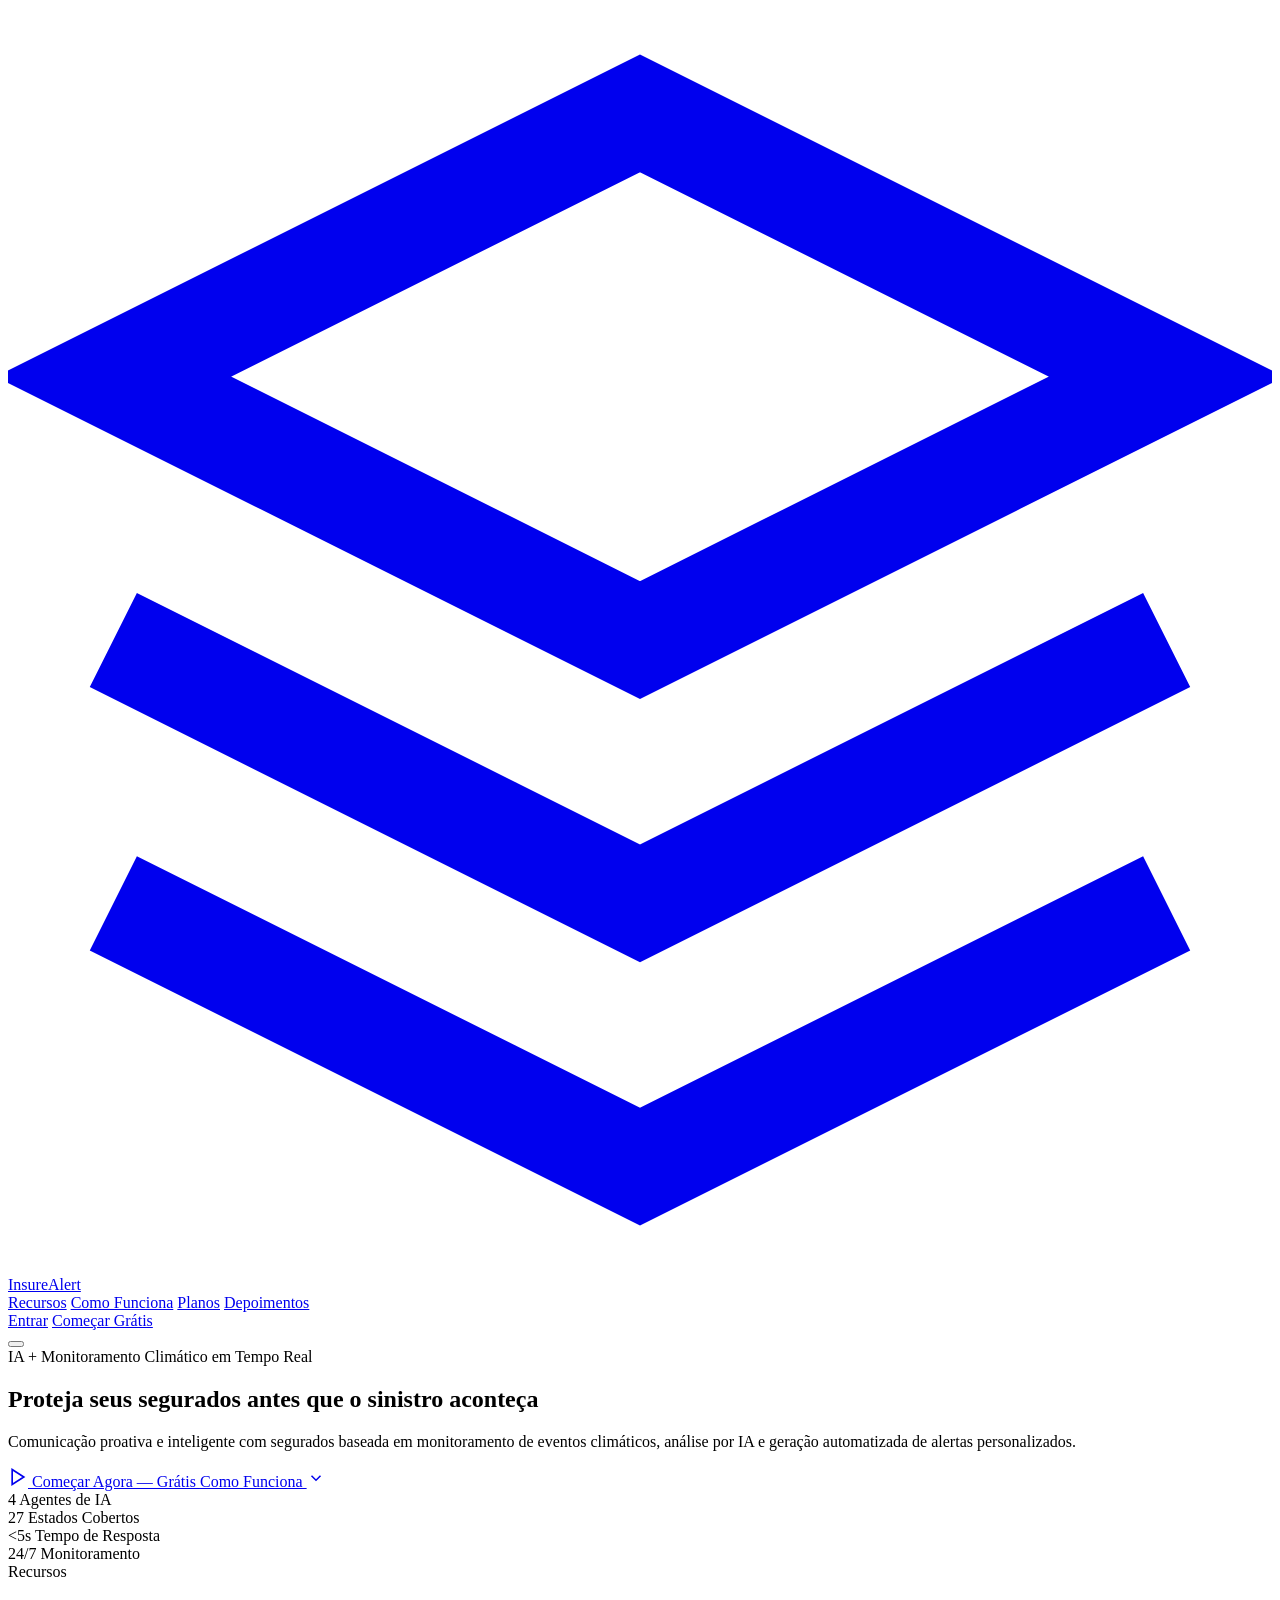
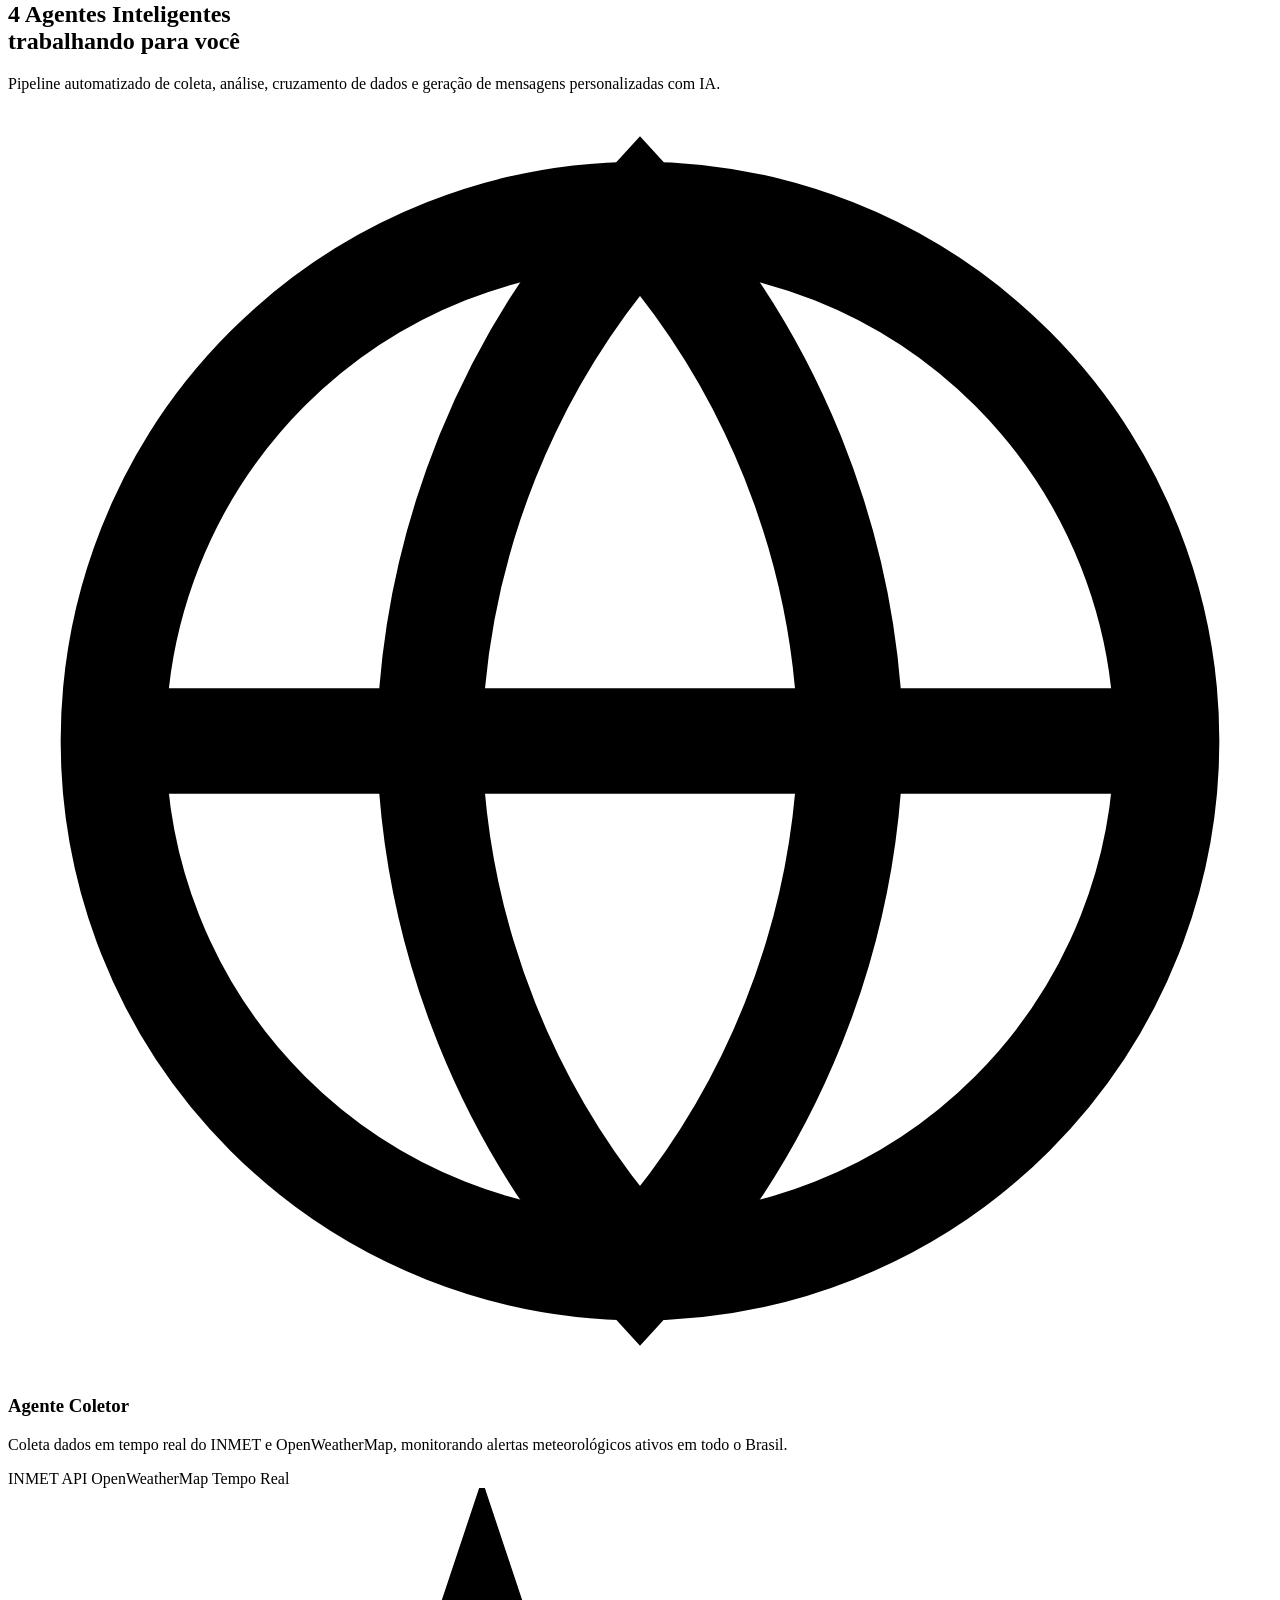
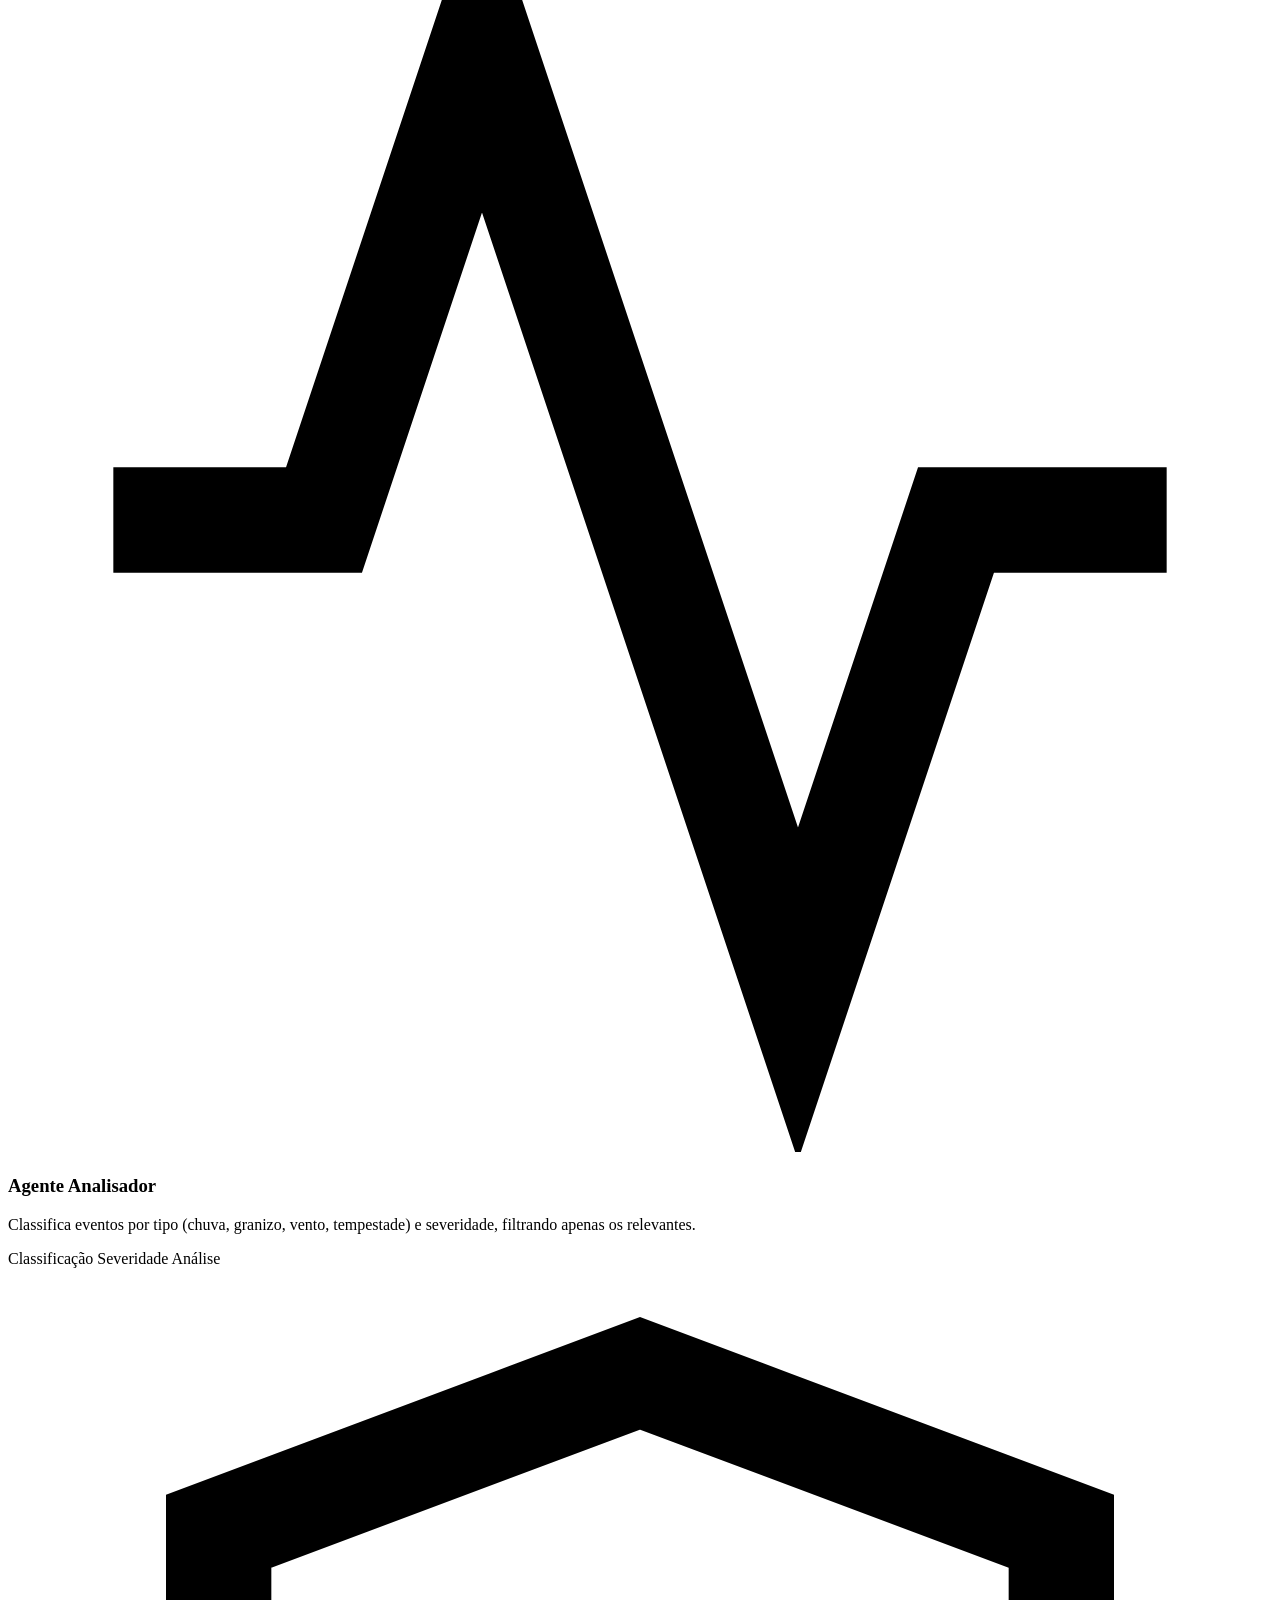
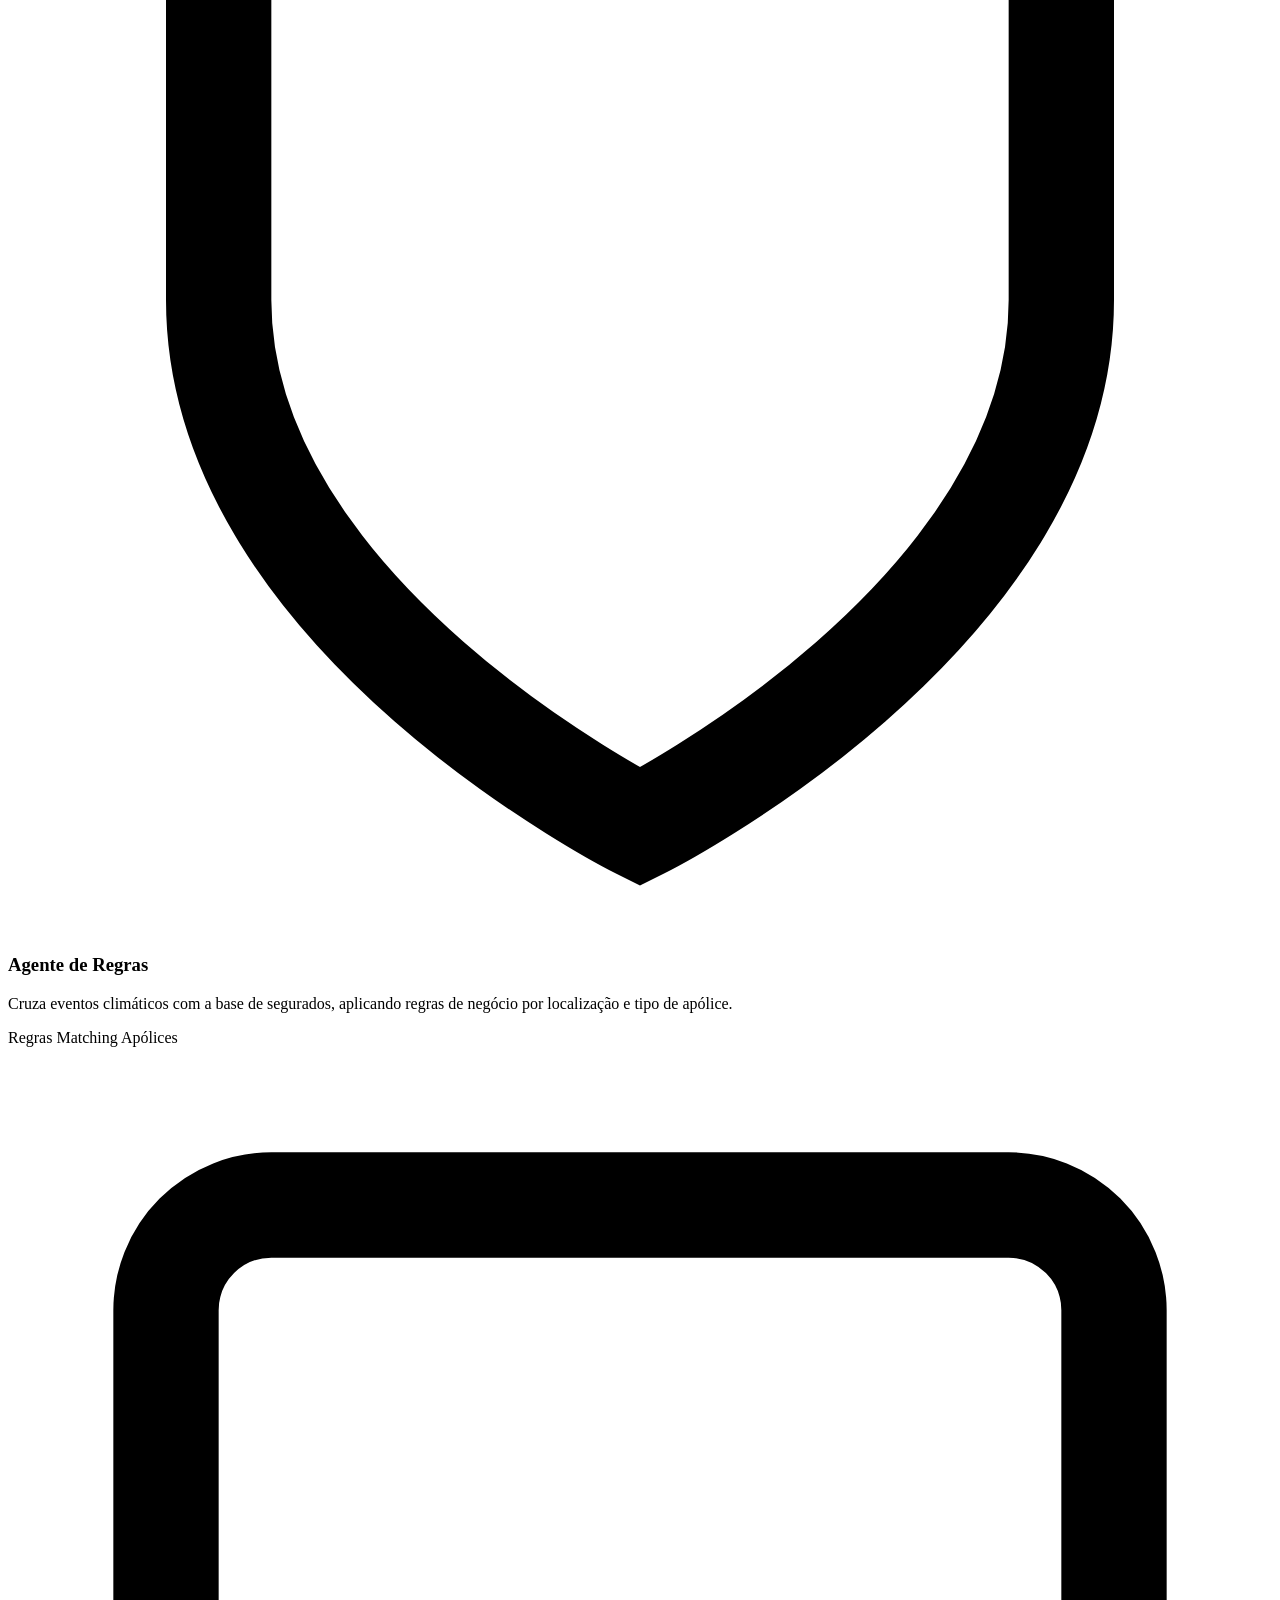
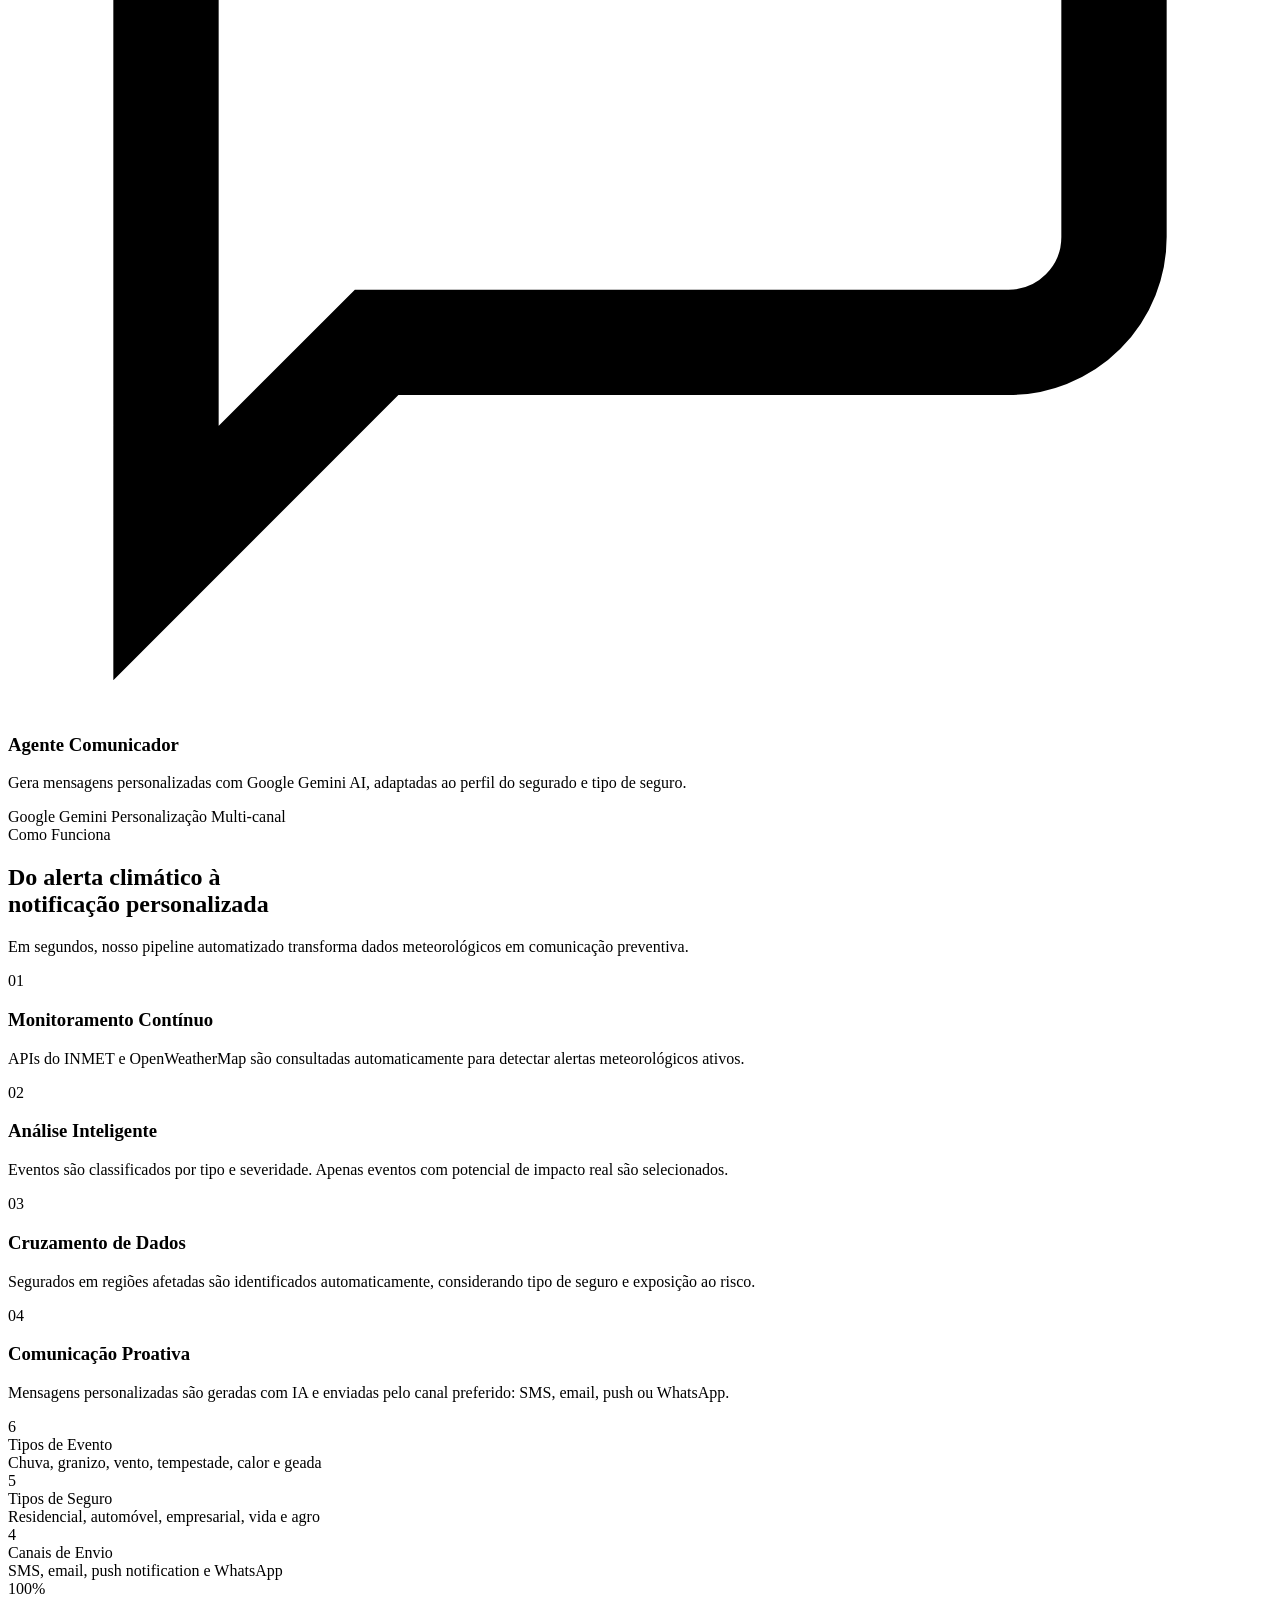
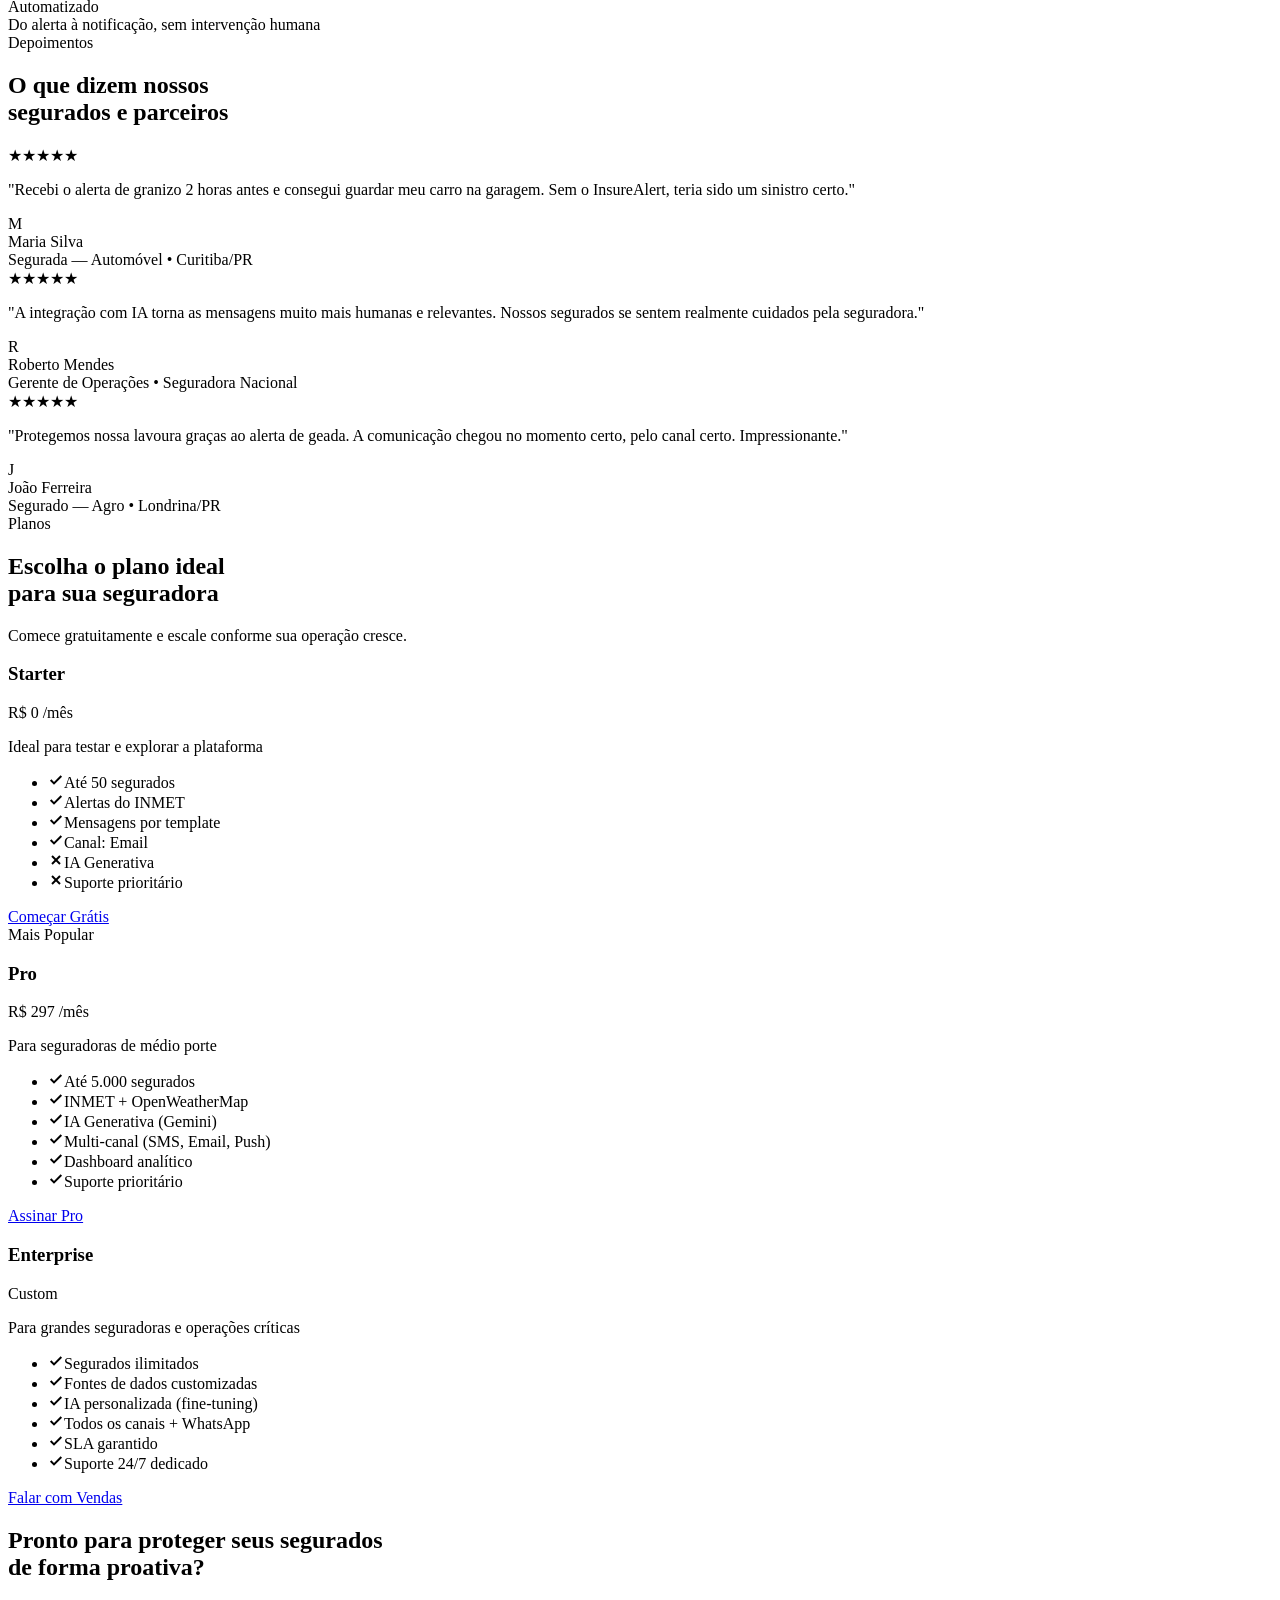
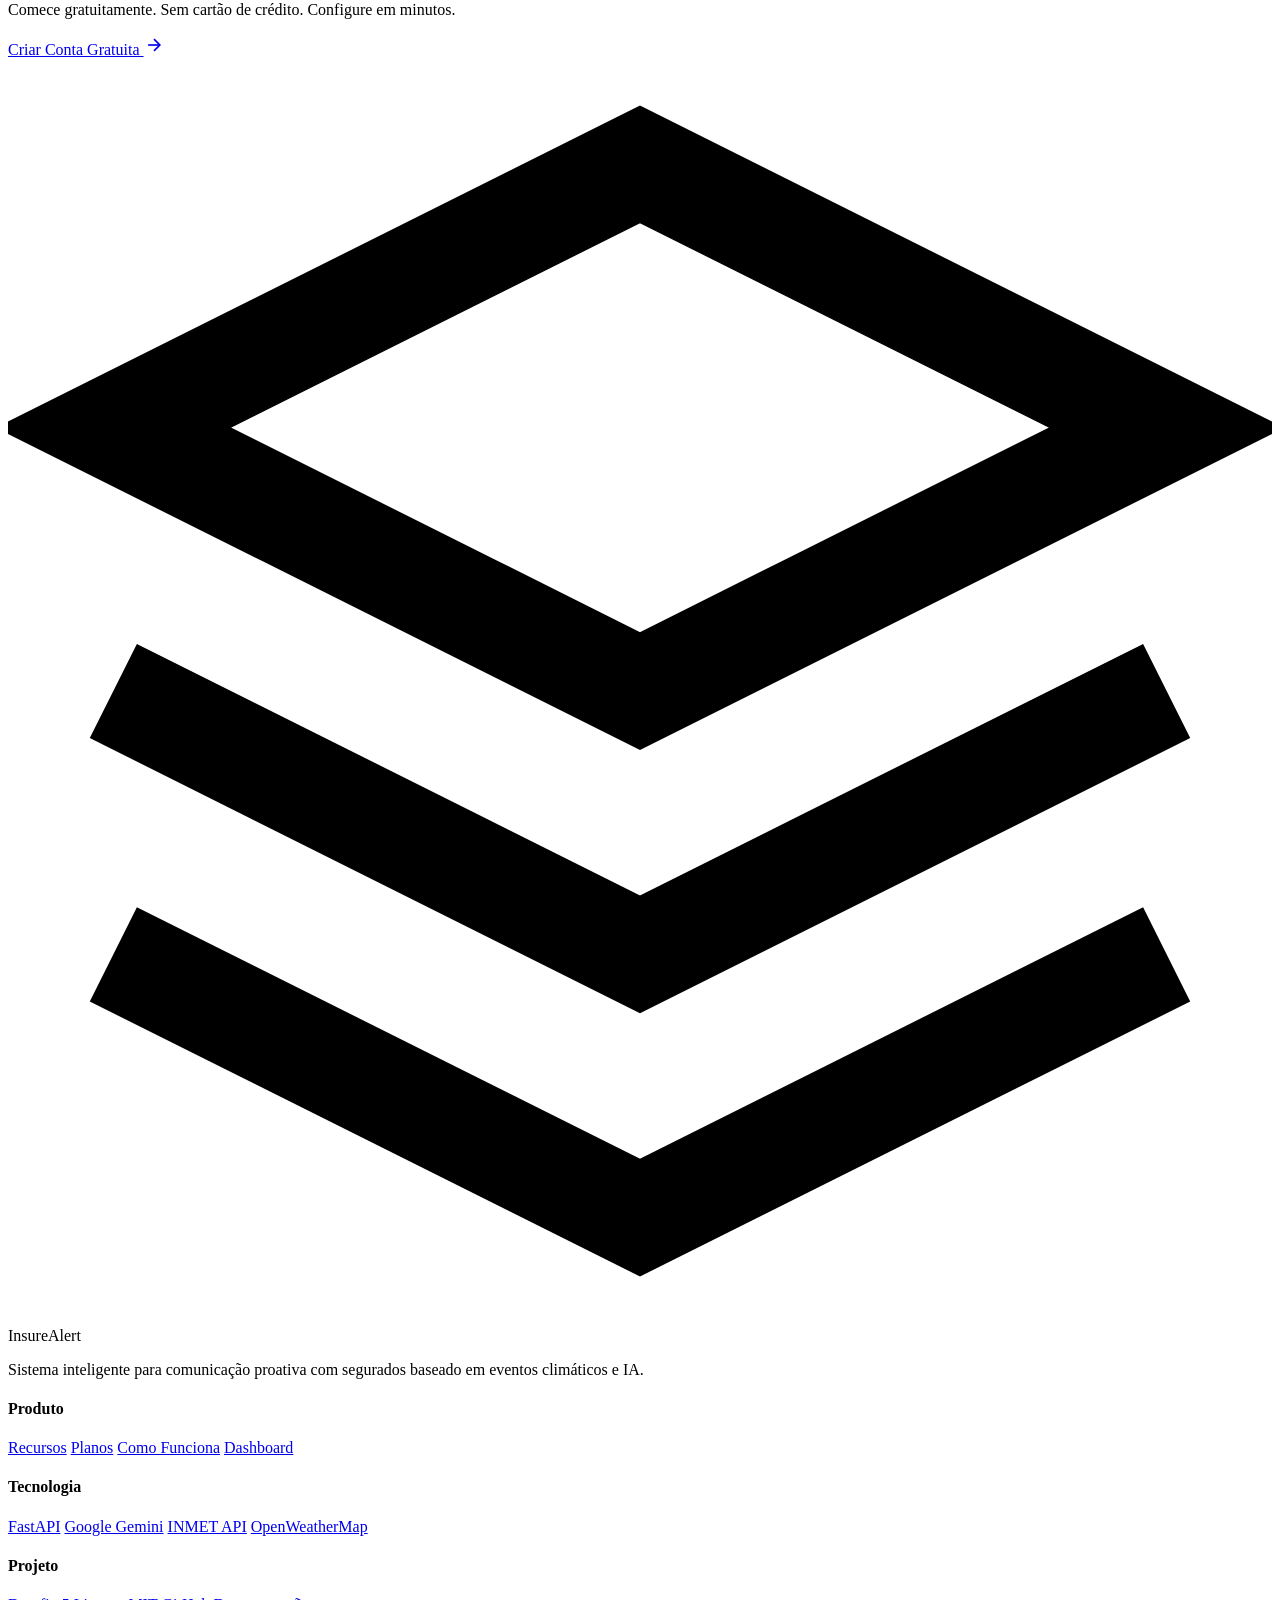
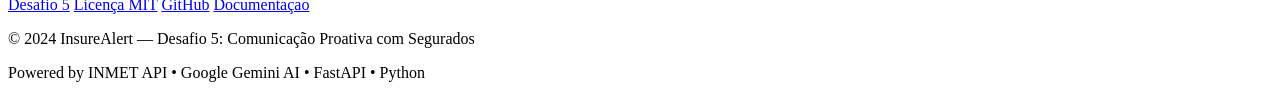
==== Desafio_5/frontend/index.html @ be641570 "feat: adiciona InsureAlert - Desafio 5 (sistema multi-agente de comunicacao proativa com segurados)" ====
<!DOCTYPE html>
<html lang="pt-BR">
<head>
    <meta charset="UTF-8">
    <meta name="viewport" content="width=device-width, initial-scale=1.0">
    <meta name="description" content="InsureAlert — Sistema inteligente de comunicação proativa com segurados. Proteja seus clientes antes que sinistros aconteçam com IA e monitoramento climático em tempo real.">
    <title>InsureAlert — Comunicação Proativa com Segurados</title>
    <link rel="preconnect" href="https://fonts.googleapis.com">
    <link rel="preconnect" href="https://fonts.gstatic.com" crossorigin>
    <link href="https://fonts.googleapis.com/css2?family=Inter:wght@300;400;500;600;700;800;900&display=swap" rel="stylesheet">
    <link rel="stylesheet" href="/static/css/styles.css">
    <link rel="stylesheet" href="/static/css/landing.css">
</head>
<body class="landing-body">

    <!-- ═══ NAVBAR ═══ -->
    <nav class="landing-nav" id="landingNav">
        <div class="nav-container">
            <a href="/" class="nav-logo">
                <div class="nav-logo-icon">
                    <svg viewBox="0 0 24 24" fill="none" stroke="currentColor" stroke-width="2">
                        <path d="M12 2L2 7l10 5 10-5-10-5z"/>
                        <path d="M2 17l10 5 10-5"/>
                        <path d="M2 12l10 5 10-5"/>
                    </svg>
                </div>
                <span class="nav-logo-text">InsureAlert</span>
            </a>
            <div class="nav-links" id="navLinks">
                <a href="#features" class="nav-link">Recursos</a>
                <a href="#how-it-works" class="nav-link">Como Funciona</a>
                <a href="#pricing" class="nav-link">Planos</a>
                <a href="#testimonials" class="nav-link">Depoimentos</a>
            </div>
            <div class="nav-actions">
                <a href="/login" class="nav-btn-ghost">Entrar</a>
                <a href="/register" class="nav-btn-primary">Começar Grátis</a>
            </div>
            <button class="nav-mobile-toggle" id="mobileToggle" onclick="toggleMobileMenu()">
                <span></span><span></span><span></span>
            </button>
        </div>
    </nav>

    <!-- ═══ HERO ═══ -->
    <section class="hero" id="hero">
        <div class="hero-bg-effects">
            <div class="hero-orb hero-orb-1"></div>
            <div class="hero-orb hero-orb-2"></div>
            <div class="hero-orb hero-orb-3"></div>
            <div class="hero-grid"></div>
        </div>
        <div class="hero-content">
            <div class="hero-badge">
                <span class="hero-badge-dot"></span>
                IA + Monitoramento Climático em Tempo Real
            </div>
            <h1 class="hero-title">
                Proteja seus segurados
                <span class="hero-gradient-text">antes que o sinistro aconteça</span>
            </h1>
            <p class="hero-subtitle">
                Comunicação proativa e inteligente com segurados baseada em monitoramento de eventos climáticos, 
                análise por IA e geração automatizada de alertas personalizados.
            </p>
            <div class="hero-actions">
                <a href="/register" class="hero-btn-primary">
                    <svg viewBox="0 0 24 24" fill="none" stroke="currentColor" stroke-width="2" width="20" height="20">
                        <polygon points="5 3 19 12 5 21 5 3"/>
                    </svg>
                    Começar Agora — Grátis
                </a>
                <a href="#how-it-works" class="hero-btn-secondary">
                    Como Funciona
                    <svg viewBox="0 0 24 24" fill="none" stroke="currentColor" stroke-width="2" width="18" height="18">
                        <polyline points="6 9 12 15 18 9"/>
                    </svg>
                </a>
            </div>
            <div class="hero-stats-bar">
                <div class="hero-stat">
                    <span class="hero-stat-value">4</span>
                    <span class="hero-stat-label">Agentes de IA</span>
                </div>
                <div class="hero-stat-divider"></div>
                <div class="hero-stat">
                    <span class="hero-stat-value">27</span>
                    <span class="hero-stat-label">Estados Cobertos</span>
                </div>
                <div class="hero-stat-divider"></div>
                <div class="hero-stat">
                    <span class="hero-stat-value">&lt;5s</span>
                    <span class="hero-stat-label">Tempo de Resposta</span>
                </div>
                <div class="hero-stat-divider"></div>
                <div class="hero-stat">
                    <span class="hero-stat-value">24/7</span>
                    <span class="hero-stat-label">Monitoramento</span>
                </div>
            </div>
        </div>
    </section>

    <!-- ═══ FEATURES ═══ -->
    <section class="section features-section" id="features">
        <div class="section-container">
            <div class="section-heading">
                <span class="section-tag">Recursos</span>
                <h2 class="section-title">4 Agentes Inteligentes<br><span class="gradient-text">trabalhando para você</span></h2>
                <p class="section-description">Pipeline automatizado de coleta, análise, cruzamento de dados e geração de mensagens personalizadas com IA.</p>
            </div>
            <div class="features-grid">
                <div class="feature-card" data-animate>
                    <div class="feature-icon feature-icon-collector">
                        <svg viewBox="0 0 24 24" fill="none" stroke="currentColor" stroke-width="2">
                            <circle cx="12" cy="12" r="10"/>
                            <path d="M2 12h20"/>
                            <path d="M12 2a15.3 15.3 0 014 10 15.3 15.3 0 01-4 10 15.3 15.3 0 01-4-10 15.3 15.3 0 014-10z"/>
                        </svg>
                    </div>
                    <h3 class="feature-title">Agente Coletor</h3>
                    <p class="feature-description">Coleta dados em tempo real do INMET e OpenWeatherMap, monitorando alertas meteorológicos ativos em todo o Brasil.</p>
                    <div class="feature-tags">
                        <span>INMET API</span>
                        <span>OpenWeatherMap</span>
                        <span>Tempo Real</span>
                    </div>
                </div>
                <div class="feature-card" data-animate>
                    <div class="feature-icon feature-icon-analyzer">
                        <svg viewBox="0 0 24 24" fill="none" stroke="currentColor" stroke-width="2">
                            <polyline points="22 12 18 12 15 21 9 3 6 12 2 12"/>
                        </svg>
                    </div>
                    <h3 class="feature-title">Agente Analisador</h3>
                    <p class="feature-description">Classifica eventos por tipo (chuva, granizo, vento, tempestade) e severidade, filtrando apenas os relevantes.</p>
                    <div class="feature-tags">
                        <span>Classificação</span>
                        <span>Severidade</span>
                        <span>Análise</span>
                    </div>
                </div>
                <div class="feature-card" data-animate>
                    <div class="feature-icon feature-icon-rules">
                        <svg viewBox="0 0 24 24" fill="none" stroke="currentColor" stroke-width="2">
                            <path d="M12 22s8-4 8-10V5l-8-3-8 3v7c0 6 8 10 8 10z"/>
                        </svg>
                    </div>
                    <h3 class="feature-title">Agente de Regras</h3>
                    <p class="feature-description">Cruza eventos climáticos com a base de segurados, aplicando regras de negócio por localização e tipo de apólice.</p>
                    <div class="feature-tags">
                        <span>Regras</span>
                        <span>Matching</span>
                        <span>Apólices</span>
                    </div>
                </div>
                <div class="feature-card" data-animate>
                    <div class="feature-icon feature-icon-communicator">
                        <svg viewBox="0 0 24 24" fill="none" stroke="currentColor" stroke-width="2">
                            <path d="M21 15a2 2 0 01-2 2H7l-4 4V5a2 2 0 012-2h14a2 2 0 012 2z"/>
                        </svg>
                    </div>
                    <h3 class="feature-title">Agente Comunicador</h3>
                    <p class="feature-description">Gera mensagens personalizadas com Google Gemini AI, adaptadas ao perfil do segurado e tipo de seguro.</p>
                    <div class="feature-tags">
                        <span>Google Gemini</span>
                        <span>Personalização</span>
                        <span>Multi-canal</span>
                    </div>
                </div>
            </div>
        </div>
    </section>

    <!-- ═══ HOW IT WORKS ═══ -->
    <section class="section how-section" id="how-it-works">
        <div class="section-container">
            <div class="section-heading">
                <span class="section-tag">Como Funciona</span>
                <h2 class="section-title">Do alerta climático à<br><span class="gradient-text">notificação personalizada</span></h2>
                <p class="section-description">Em segundos, nosso pipeline automatizado transforma dados meteorológicos em comunicação preventiva.</p>
            </div>
            <div class="how-pipeline">
                <div class="how-step" data-animate>
                    <div class="how-step-number">01</div>
                    <div class="how-step-content">
                        <h3>Monitoramento Contínuo</h3>
                        <p>APIs do INMET e OpenWeatherMap são consultadas automaticamente para detectar alertas meteorológicos ativos.</p>
                    </div>
                    <div class="how-step-line"></div>
                </div>
                <div class="how-step" data-animate>
                    <div class="how-step-number">02</div>
                    <div class="how-step-content">
                        <h3>Análise Inteligente</h3>
                        <p>Eventos são classificados por tipo e severidade. Apenas eventos com potencial de impacto real são selecionados.</p>
                    </div>
                    <div class="how-step-line"></div>
                </div>
                <div class="how-step" data-animate>
                    <div class="how-step-number">03</div>
                    <div class="how-step-content">
                        <h3>Cruzamento de Dados</h3>
                        <p>Segurados em regiões afetadas são identificados automaticamente, considerando tipo de seguro e exposição ao risco.</p>
                    </div>
                    <div class="how-step-line"></div>
                </div>
                <div class="how-step" data-animate>
                    <div class="how-step-number">04</div>
                    <div class="how-step-content">
                        <h3>Comunicação Proativa</h3>
                        <p>Mensagens personalizadas são geradas com IA e enviadas pelo canal preferido: SMS, email, push ou WhatsApp.</p>
                    </div>
                </div>
            </div>
        </div>
    </section>

    <!-- ═══ STATS SECTION ═══ -->
    <section class="section stats-highlight-section">
        <div class="section-container">
            <div class="stats-highlight-grid">
                <div class="stat-highlight-card" data-animate>
                    <div class="stat-highlight-value">6</div>
                    <div class="stat-highlight-label">Tipos de Evento</div>
                    <div class="stat-highlight-desc">Chuva, granizo, vento, tempestade, calor e geada</div>
                </div>
                <div class="stat-highlight-card" data-animate>
                    <div class="stat-highlight-value">5</div>
                    <div class="stat-highlight-label">Tipos de Seguro</div>
                    <div class="stat-highlight-desc">Residencial, automóvel, empresarial, vida e agro</div>
                </div>
                <div class="stat-highlight-card" data-animate>
                    <div class="stat-highlight-value">4</div>
                    <div class="stat-highlight-label">Canais de Envio</div>
                    <div class="stat-highlight-desc">SMS, email, push notification e WhatsApp</div>
                </div>
                <div class="stat-highlight-card" data-animate>
                    <div class="stat-highlight-value">100%</div>
                    <div class="stat-highlight-label">Automatizado</div>
                    <div class="stat-highlight-desc">Do alerta à notificação, sem intervenção humana</div>
                </div>
            </div>
        </div>
    </section>

    <!-- ═══ TESTIMONIALS ═══ -->
    <section class="section testimonials-section" id="testimonials">
        <div class="section-container">
            <div class="section-heading">
                <span class="section-tag">Depoimentos</span>
                <h2 class="section-title">O que dizem nossos<br><span class="gradient-text">segurados e parceiros</span></h2>
            </div>
            <div class="testimonials-grid">
                <div class="testimonial-card" data-animate>
                    <div class="testimonial-stars">★★★★★</div>
                    <p class="testimonial-text">"Recebi o alerta de granizo 2 horas antes e consegui guardar meu carro na garagem. Sem o InsureAlert, teria sido um sinistro certo."</p>
                    <div class="testimonial-author">
                        <div class="testimonial-avatar">M</div>
                        <div>
                            <div class="testimonial-name">Maria Silva</div>
                            <div class="testimonial-role">Segurada — Automóvel • Curitiba/PR</div>
                        </div>
                    </div>
                </div>
                <div class="testimonial-card" data-animate>
                    <div class="testimonial-stars">★★★★★</div>
                    <p class="testimonial-text">"A integração com IA torna as mensagens muito mais humanas e relevantes. Nossos segurados se sentem realmente cuidados pela seguradora."</p>
                    <div class="testimonial-author">
                        <div class="testimonial-avatar">R</div>
                        <div>
                            <div class="testimonial-name">Roberto Mendes</div>
                            <div class="testimonial-role">Gerente de Operações • Seguradora Nacional</div>
                        </div>
                    </div>
                </div>
                <div class="testimonial-card" data-animate>
                    <div class="testimonial-stars">★★★★★</div>
                    <p class="testimonial-text">"Protegemos nossa lavoura graças ao alerta de geada. A comunicação chegou no momento certo, pelo canal certo. Impressionante."</p>
                    <div class="testimonial-author">
                        <div class="testimonial-avatar">J</div>
                        <div>
                            <div class="testimonial-name">João Ferreira</div>
                            <div class="testimonial-role">Segurado — Agro • Londrina/PR</div>
                        </div>
                    </div>
                </div>
            </div>
        </div>
    </section>

    <!-- ═══ PRICING ═══ -->
    <section class="section pricing-section" id="pricing">
        <div class="section-container">
            <div class="section-heading">
                <span class="section-tag">Planos</span>
                <h2 class="section-title">Escolha o plano ideal<br><span class="gradient-text">para sua seguradora</span></h2>
                <p class="section-description">Comece gratuitamente e escale conforme sua operação cresce.</p>
            </div>
            <div class="pricing-grid">
                <div class="pricing-card" data-animate>
                    <div class="pricing-header">
                        <h3 class="pricing-name">Starter</h3>
                        <div class="pricing-price">
                            <span class="pricing-currency">R$</span>
                            <span class="pricing-amount">0</span>
                            <span class="pricing-period">/mês</span>
                        </div>
                        <p class="pricing-desc">Ideal para testar e explorar a plataforma</p>
                    </div>
                    <ul class="pricing-features">
                        <li><svg viewBox="0 0 24 24" fill="none" stroke="currentColor" stroke-width="3" width="16" height="16"><polyline points="20 6 9 17 4 12"/></svg>Até 50 segurados</li>
                        <li><svg viewBox="0 0 24 24" fill="none" stroke="currentColor" stroke-width="3" width="16" height="16"><polyline points="20 6 9 17 4 12"/></svg>Alertas do INMET</li>
                        <li><svg viewBox="0 0 24 24" fill="none" stroke="currentColor" stroke-width="3" width="16" height="16"><polyline points="20 6 9 17 4 12"/></svg>Mensagens por template</li>
                        <li><svg viewBox="0 0 24 24" fill="none" stroke="currentColor" stroke-width="3" width="16" height="16"><polyline points="20 6 9 17 4 12"/></svg>Canal: Email</li>
                        <li class="disabled"><svg viewBox="0 0 24 24" fill="none" stroke="currentColor" stroke-width="3" width="16" height="16"><line x1="18" y1="6" x2="6" y2="18"/><line x1="6" y1="6" x2="18" y2="18"/></svg>IA Generativa</li>
                        <li class="disabled"><svg viewBox="0 0 24 24" fill="none" stroke="currentColor" stroke-width="3" width="16" height="16"><line x1="18" y1="6" x2="6" y2="18"/><line x1="6" y1="6" x2="18" y2="18"/></svg>Suporte prioritário</li>
                    </ul>
                    <a href="/register" class="pricing-btn pricing-btn-ghost">Começar Grátis</a>
                </div>
                <div class="pricing-card pricing-card-featured" data-animate>
                    <div class="pricing-popular-badge">Mais Popular</div>
                    <div class="pricing-header">
                        <h3 class="pricing-name">Pro</h3>
                        <div class="pricing-price">
                            <span class="pricing-currency">R$</span>
                            <span class="pricing-amount">297</span>
                            <span class="pricing-period">/mês</span>
                        </div>
                        <p class="pricing-desc">Para seguradoras de médio porte</p>
                    </div>
                    <ul class="pricing-features">
                        <li><svg viewBox="0 0 24 24" fill="none" stroke="currentColor" stroke-width="3" width="16" height="16"><polyline points="20 6 9 17 4 12"/></svg>Até 5.000 segurados</li>
                        <li><svg viewBox="0 0 24 24" fill="none" stroke="currentColor" stroke-width="3" width="16" height="16"><polyline points="20 6 9 17 4 12"/></svg>INMET + OpenWeatherMap</li>
                        <li><svg viewBox="0 0 24 24" fill="none" stroke="currentColor" stroke-width="3" width="16" height="16"><polyline points="20 6 9 17 4 12"/></svg>IA Generativa (Gemini)</li>
                        <li><svg viewBox="0 0 24 24" fill="none" stroke="currentColor" stroke-width="3" width="16" height="16"><polyline points="20 6 9 17 4 12"/></svg>Multi-canal (SMS, Email, Push)</li>
                        <li><svg viewBox="0 0 24 24" fill="none" stroke="currentColor" stroke-width="3" width="16" height="16"><polyline points="20 6 9 17 4 12"/></svg>Dashboard analítico</li>
                        <li><svg viewBox="0 0 24 24" fill="none" stroke="currentColor" stroke-width="3" width="16" height="16"><polyline points="20 6 9 17 4 12"/></svg>Suporte prioritário</li>
                    </ul>
                    <a href="/register" class="pricing-btn pricing-btn-primary">Assinar Pro</a>
                </div>
                <div class="pricing-card" data-animate>
                    <div class="pricing-header">
                        <h3 class="pricing-name">Enterprise</h3>
                        <div class="pricing-price">
                            <span class="pricing-currency"></span>
                            <span class="pricing-amount">Custom</span>
                            <span class="pricing-period"></span>
                        </div>
                        <p class="pricing-desc">Para grandes seguradoras e operações críticas</p>
                    </div>
                    <ul class="pricing-features">
                        <li><svg viewBox="0 0 24 24" fill="none" stroke="currentColor" stroke-width="3" width="16" height="16"><polyline points="20 6 9 17 4 12"/></svg>Segurados ilimitados</li>
                        <li><svg viewBox="0 0 24 24" fill="none" stroke="currentColor" stroke-width="3" width="16" height="16"><polyline points="20 6 9 17 4 12"/></svg>Fontes de dados customizadas</li>
                        <li><svg viewBox="0 0 24 24" fill="none" stroke="currentColor" stroke-width="3" width="16" height="16"><polyline points="20 6 9 17 4 12"/></svg>IA personalizada (fine-tuning)</li>
                        <li><svg viewBox="0 0 24 24" fill="none" stroke="currentColor" stroke-width="3" width="16" height="16"><polyline points="20 6 9 17 4 12"/></svg>Todos os canais + WhatsApp</li>
                        <li><svg viewBox="0 0 24 24" fill="none" stroke="currentColor" stroke-width="3" width="16" height="16"><polyline points="20 6 9 17 4 12"/></svg>SLA garantido</li>
                        <li><svg viewBox="0 0 24 24" fill="none" stroke="currentColor" stroke-width="3" width="16" height="16"><polyline points="20 6 9 17 4 12"/></svg>Suporte 24/7 dedicado</li>
                    </ul>
                    <a href="/register" class="pricing-btn pricing-btn-ghost">Falar com Vendas</a>
                </div>
            </div>
        </div>
    </section>

    <!-- ═══ CTA FINAL ═══ -->
    <section class="section cta-section">
        <div class="section-container">
            <div class="cta-box">
                <div class="cta-bg-orb"></div>
                <h2 class="cta-title">Pronto para proteger seus segurados<br><span class="gradient-text">de forma proativa?</span></h2>
                <p class="cta-subtitle">Comece gratuitamente. Sem cartão de crédito. Configure em minutos.</p>
                <div class="cta-actions">
                    <a href="/register" class="hero-btn-primary">
                        Criar Conta Gratuita
                        <svg viewBox="0 0 24 24" fill="none" stroke="currentColor" stroke-width="2" width="20" height="20">
                            <line x1="5" y1="12" x2="19" y2="12"/>
                            <polyline points="12 5 19 12 12 19"/>
                        </svg>
                    </a>
                </div>
            </div>
        </div>
    </section>

    <!-- ═══ FOOTER ═══ -->
    <footer class="landing-footer">
        <div class="section-container">
            <div class="footer-grid">
                <div class="footer-brand">
                    <div class="nav-logo" style="margin-bottom: 1rem;">
                        <div class="nav-logo-icon">
                            <svg viewBox="0 0 24 24" fill="none" stroke="currentColor" stroke-width="2">
                                <path d="M12 2L2 7l10 5 10-5-10-5z"/>
                                <path d="M2 17l10 5 10-5"/>
                                <path d="M2 12l10 5 10-5"/>
                            </svg>
                        </div>
                        <span class="nav-logo-text">InsureAlert</span>
                    </div>
                    <p class="footer-brand-desc">Sistema inteligente para comunicação proativa com segurados baseado em eventos climáticos e IA.</p>
                </div>
                <div class="footer-col">
                    <h4>Produto</h4>
                    <a href="#features">Recursos</a>
                    <a href="#pricing">Planos</a>
                    <a href="#how-it-works">Como Funciona</a>
                    <a href="/login">Dashboard</a>
                </div>
                <div class="footer-col">
                    <h4>Tecnologia</h4>
                    <a href="#">FastAPI</a>
                    <a href="#">Google Gemini</a>
                    <a href="#">INMET API</a>
                    <a href="#">OpenWeatherMap</a>
                </div>
                <div class="footer-col">
                    <h4>Projeto</h4>
                    <a href="#">Desafio 5</a>
                    <a href="#">Licença MIT</a>
                    <a href="#">GitHub</a>
                    <a href="#">Documentação</a>
                </div>
            </div>
            <div class="footer-bottom">
                <p>&copy; 2024 InsureAlert — Desafio 5: Comunicação Proativa com Segurados</p>
                <p>Powered by INMET API • Google Gemini AI • FastAPI • Python</p>
            </div>
        </div>
    </footer>

    <script>
        // ═══ NAVBAR SCROLL EFFECT ═══
        const nav = document.getElementById('landingNav');
        window.addEventListener('scroll', () => {
            nav.classList.toggle('scrolled', window.scrollY > 50);
        });

        // ═══ MOBILE MENU ═══
        function toggleMobileMenu() {
            document.getElementById('navLinks').classList.toggle('active');
            document.getElementById('mobileToggle').classList.toggle('active');
        }

        // ═══ SMOOTH SCROLL ═══
        document.querySelectorAll('a[href^="#"]').forEach(link => {
            link.addEventListener('click', (e) => {
                e.preventDefault();
                const target = document.querySelector(link.getAttribute('href'));
                if (target) {
                    target.scrollIntoView({ behavior: 'smooth', block: 'start' });
                    // Close mobile menu
                    document.getElementById('navLinks').classList.remove('active');
                    document.getElementById('mobileToggle').classList.remove('active');
                }
            });
        });

        // ═══ SCROLL ANIMATIONS ═══
        const observer = new IntersectionObserver((entries) => {
            entries.forEach(entry => {
                if (entry.isIntersecting) {
                    entry.target.classList.add('animate-visible');
                    observer.unobserve(entry.target);
                }
            });
        }, { threshold: 0.1, rootMargin: '0px 0px -50px 0px' });

        document.querySelectorAll('[data-animate]').forEach(el => observer.observe(el));

        // ═══ COUNTER ANIMATION ═══
        const statObserver = new IntersectionObserver((entries) => {
            entries.forEach(entry => {
                if (entry.isIntersecting) {
                    const el = entry.target;
                    const text = el.textContent;
                    const numMatch = text.match(/\d+/);
                    if (numMatch) {
                        const target = parseInt(numMatch[0]);
                        const prefix = text.substring(0, text.indexOf(numMatch[0]));
                        const suffix = text.substring(text.indexOf(numMatch[0]) + numMatch[0].length);
                        let current = 0;
                        const duration = 1500;
                        const startTime = performance.now();
                        function update(now) {
                            const elapsed = now - startTime;
                            const progress = Math.min(elapsed / duration, 1);
                            const eased = 1 - Math.pow(1 - progress, 3);
                            current = Math.round(target * eased);
                            el.textContent = prefix + current + suffix;
                            if (progress < 1) requestAnimationFrame(update);
                        }
                        requestAnimationFrame(update);
                    }
                    statObserver.unobserve(el);
                }
            });
        }, { threshold: 0.5 });

        document.querySelectorAll('.hero-stat-value, .stat-highlight-value').forEach(el => statObserver.observe(el));

        // ═══ REDIRECT IF ALREADY LOGGED IN ═══
        // Optional: auto-redirect to dashboard if already logged in
        // const session = localStorage.getItem('insureAlert_session');
        // if (session) window.location.href = '/dashboard';
    </script>
</body>
</html>
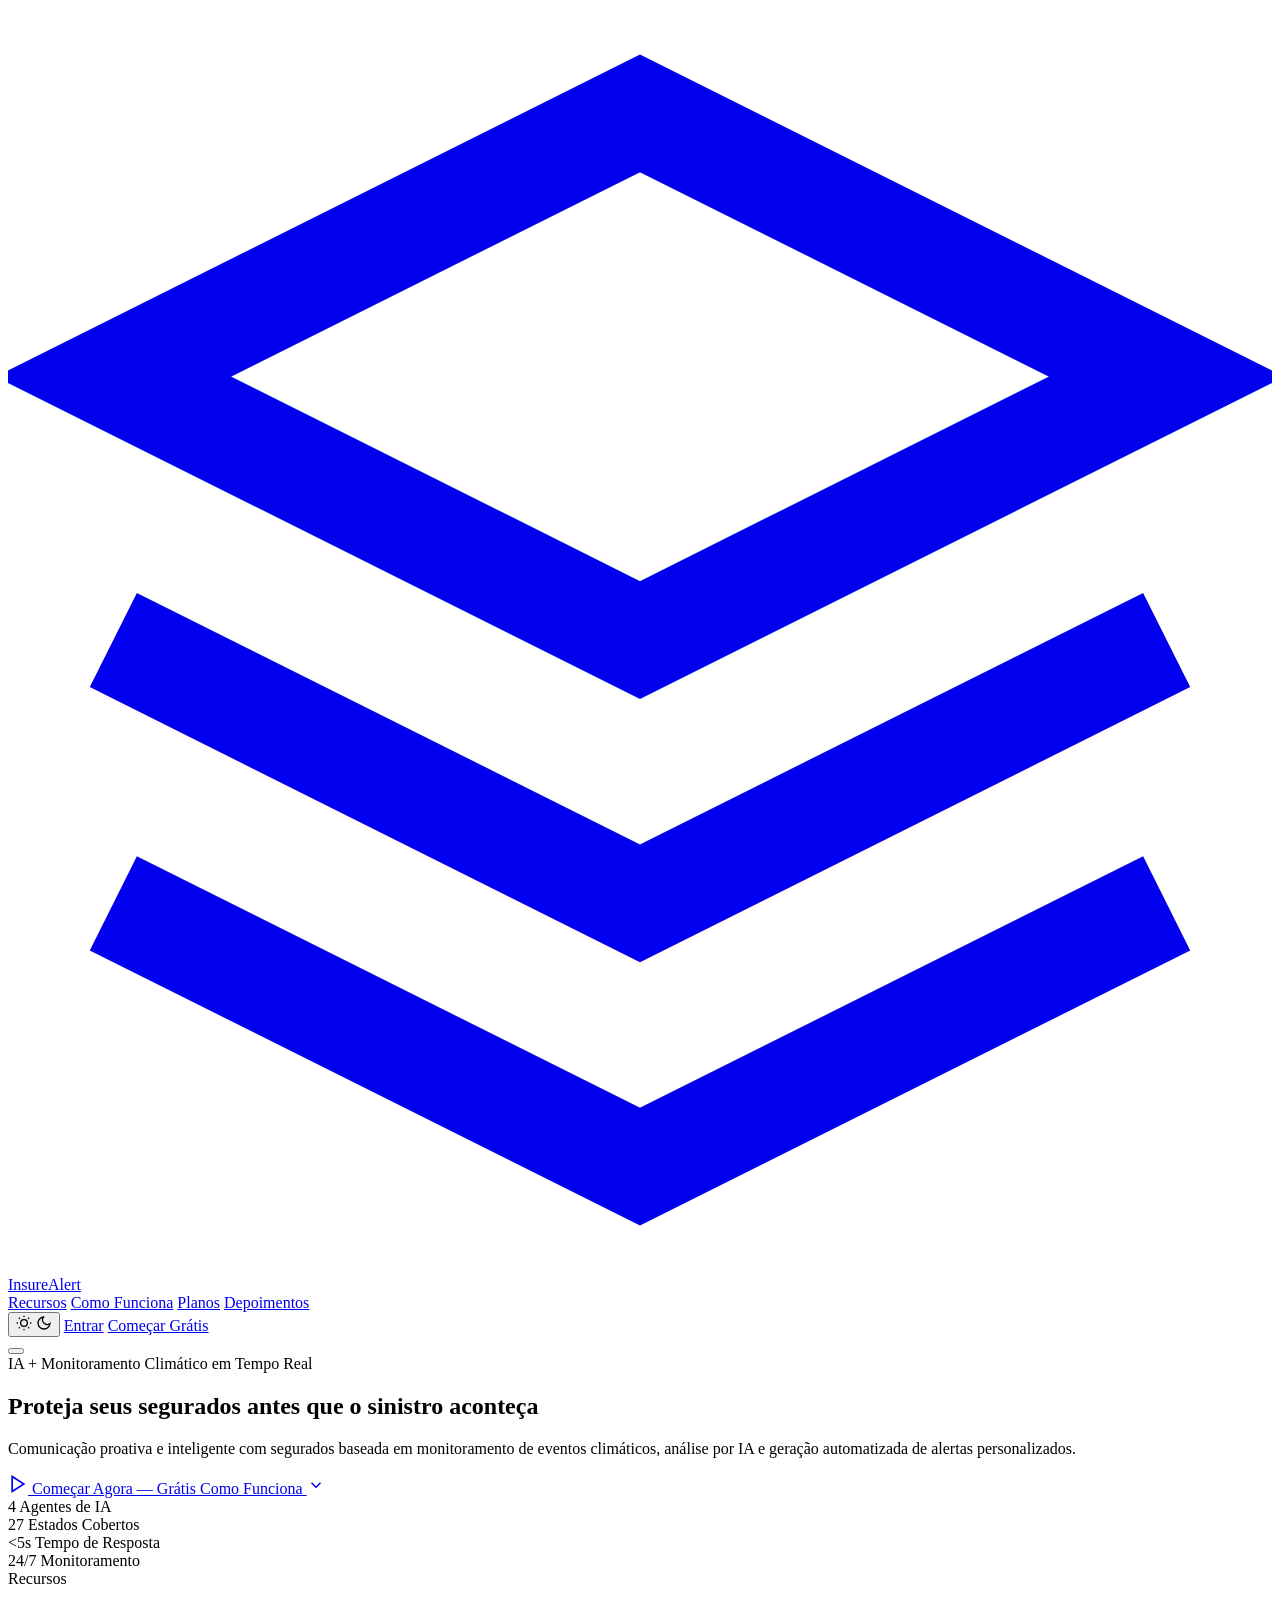
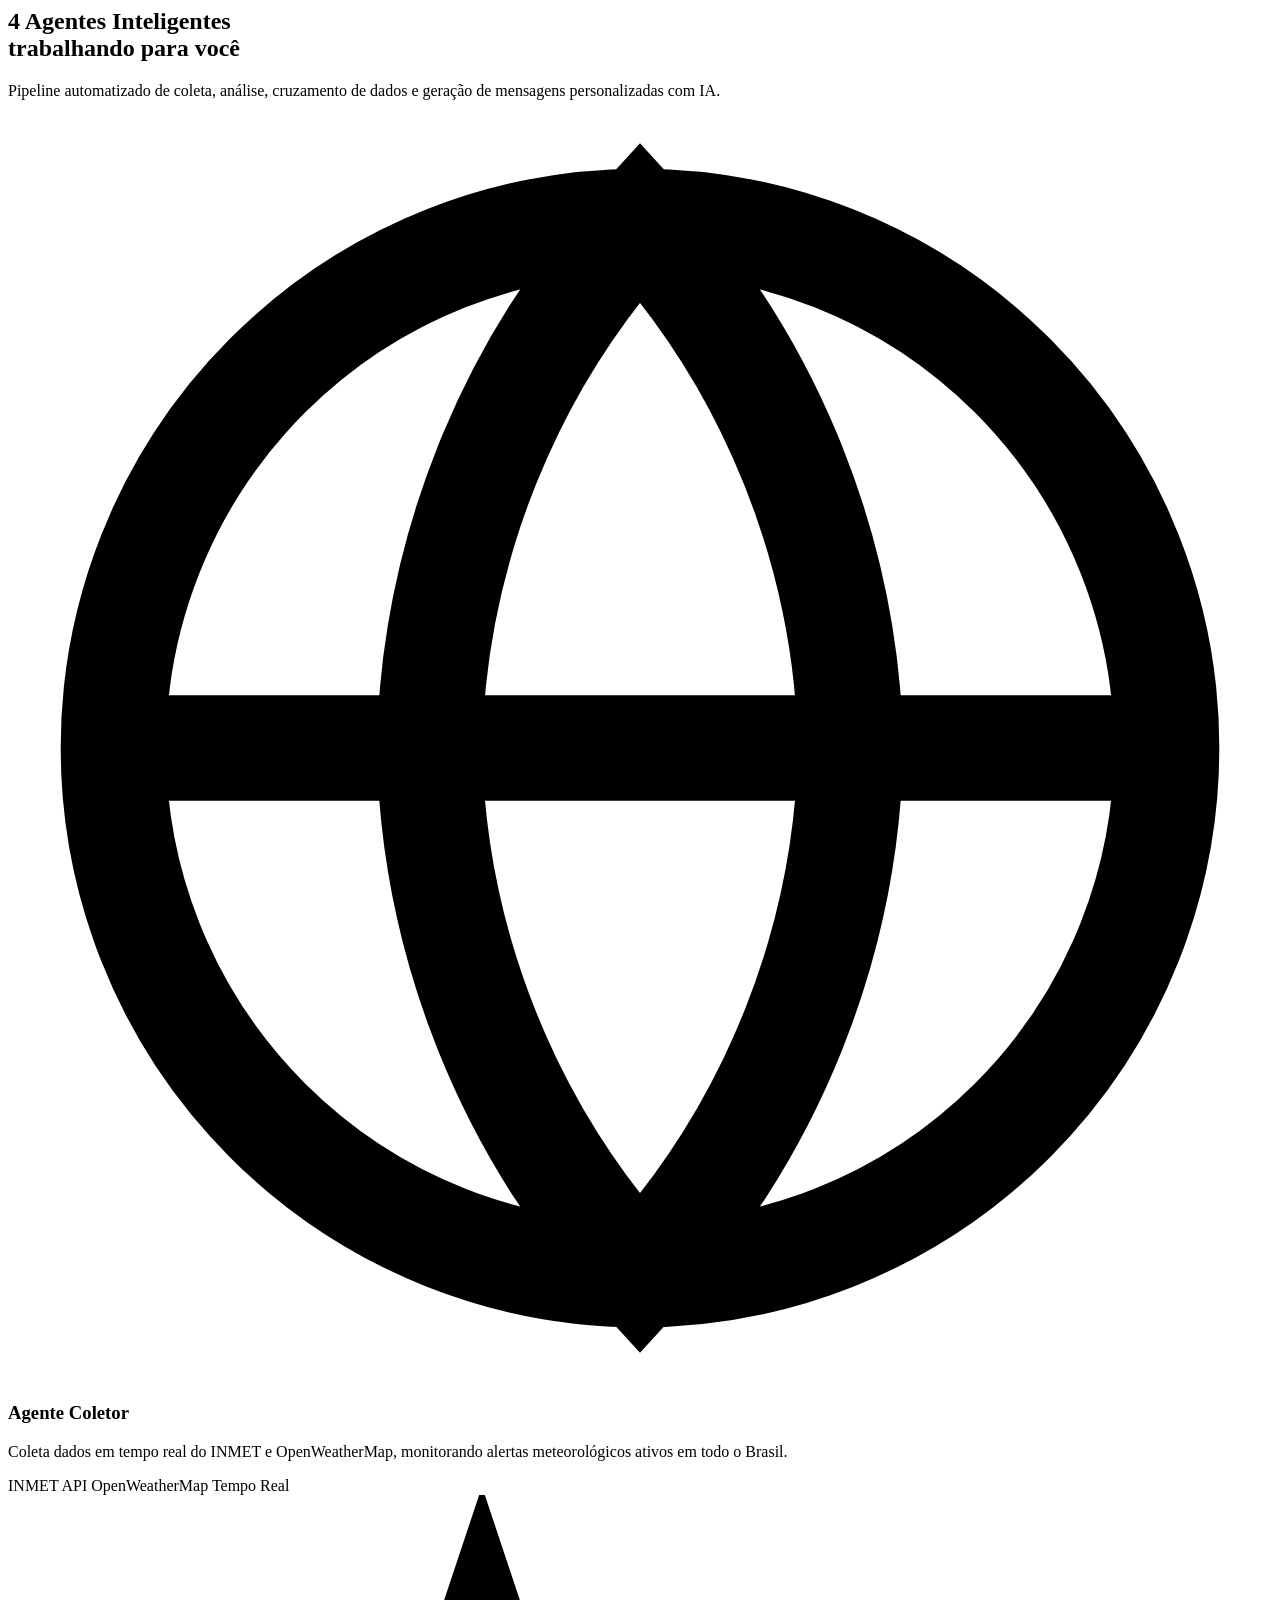
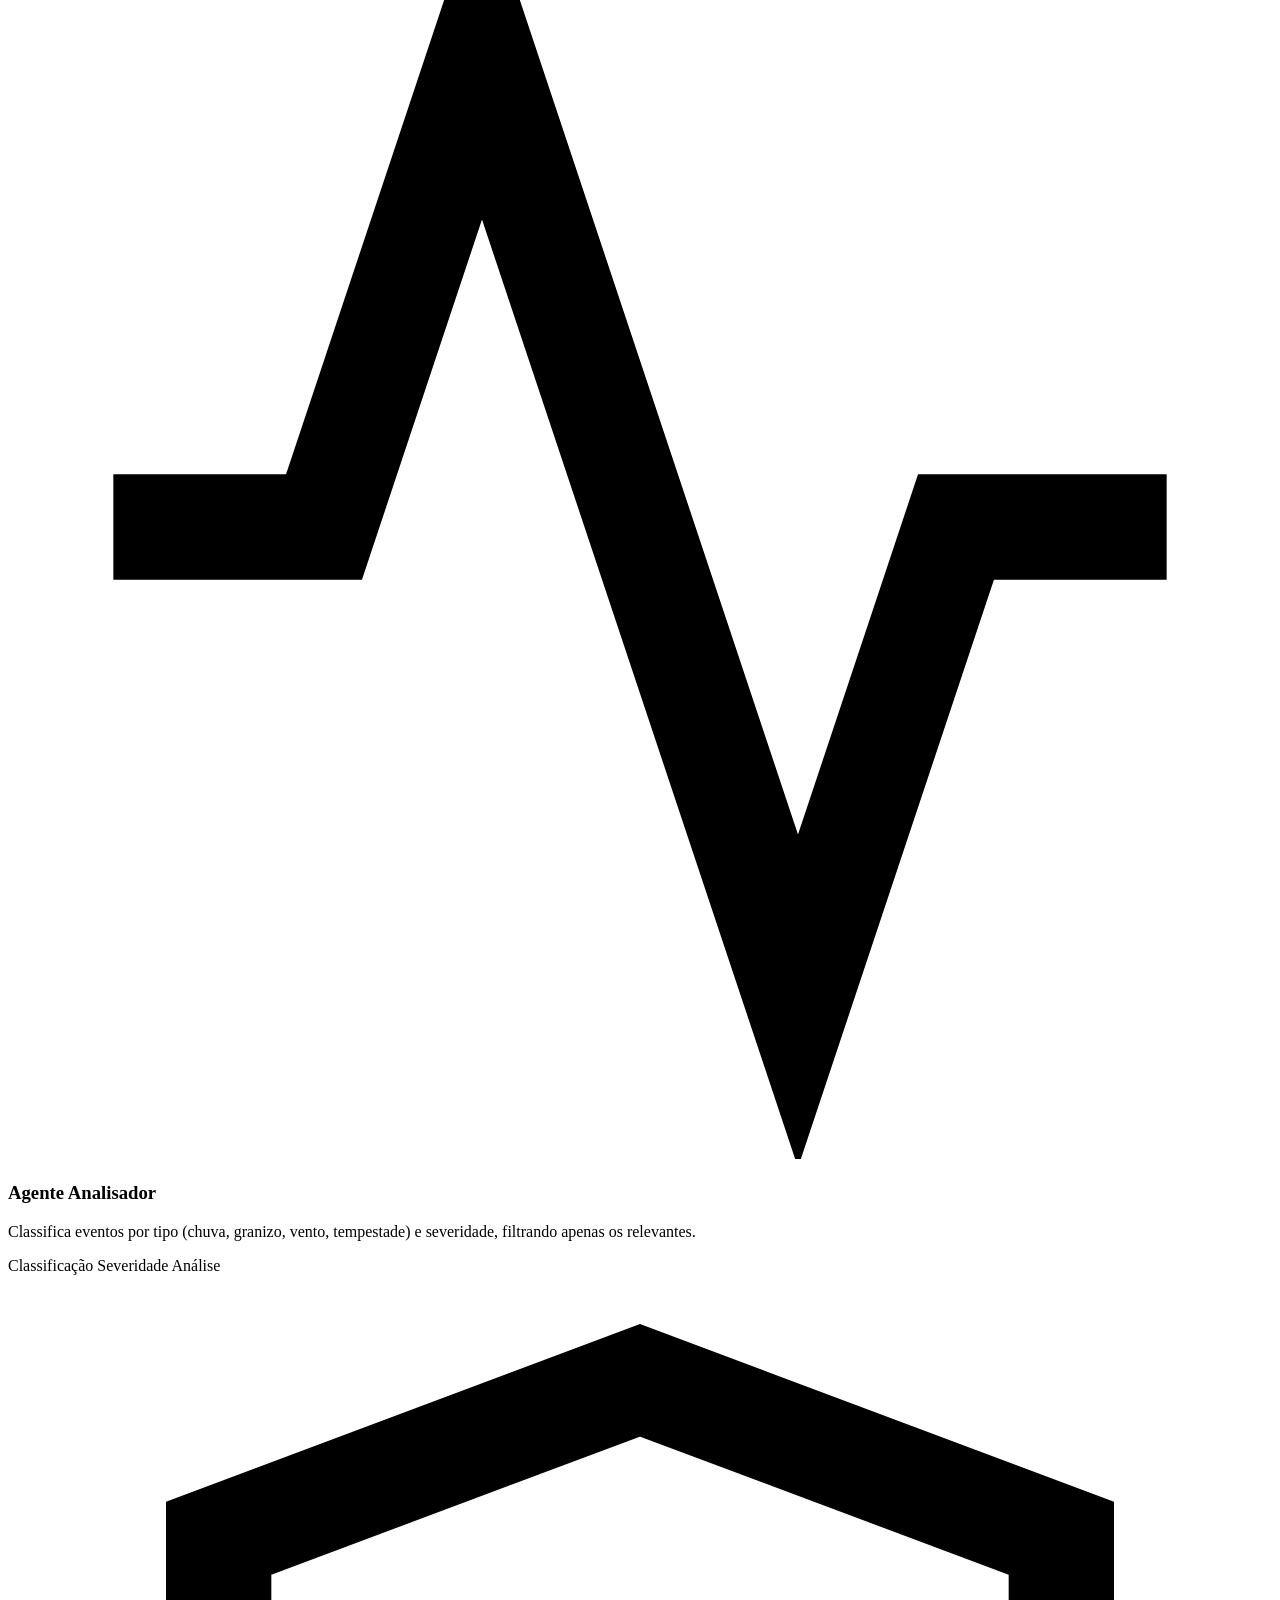
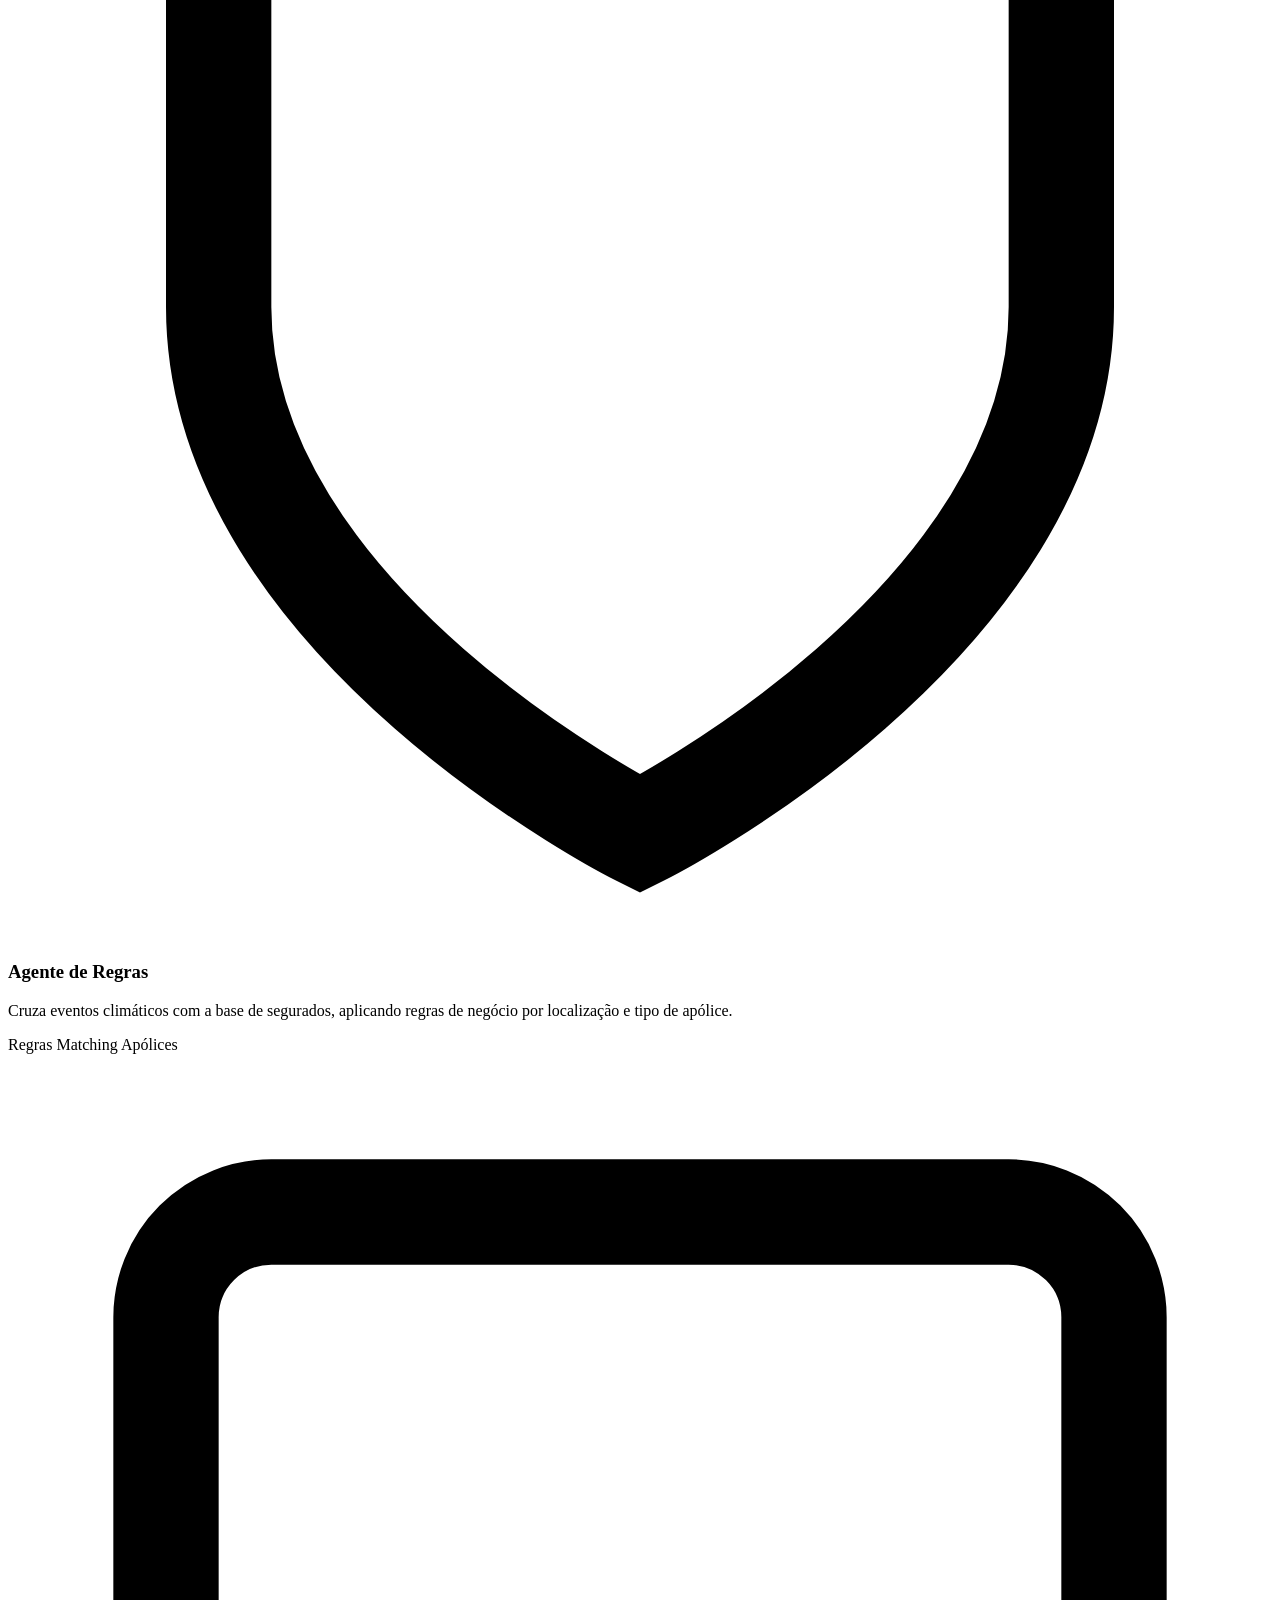
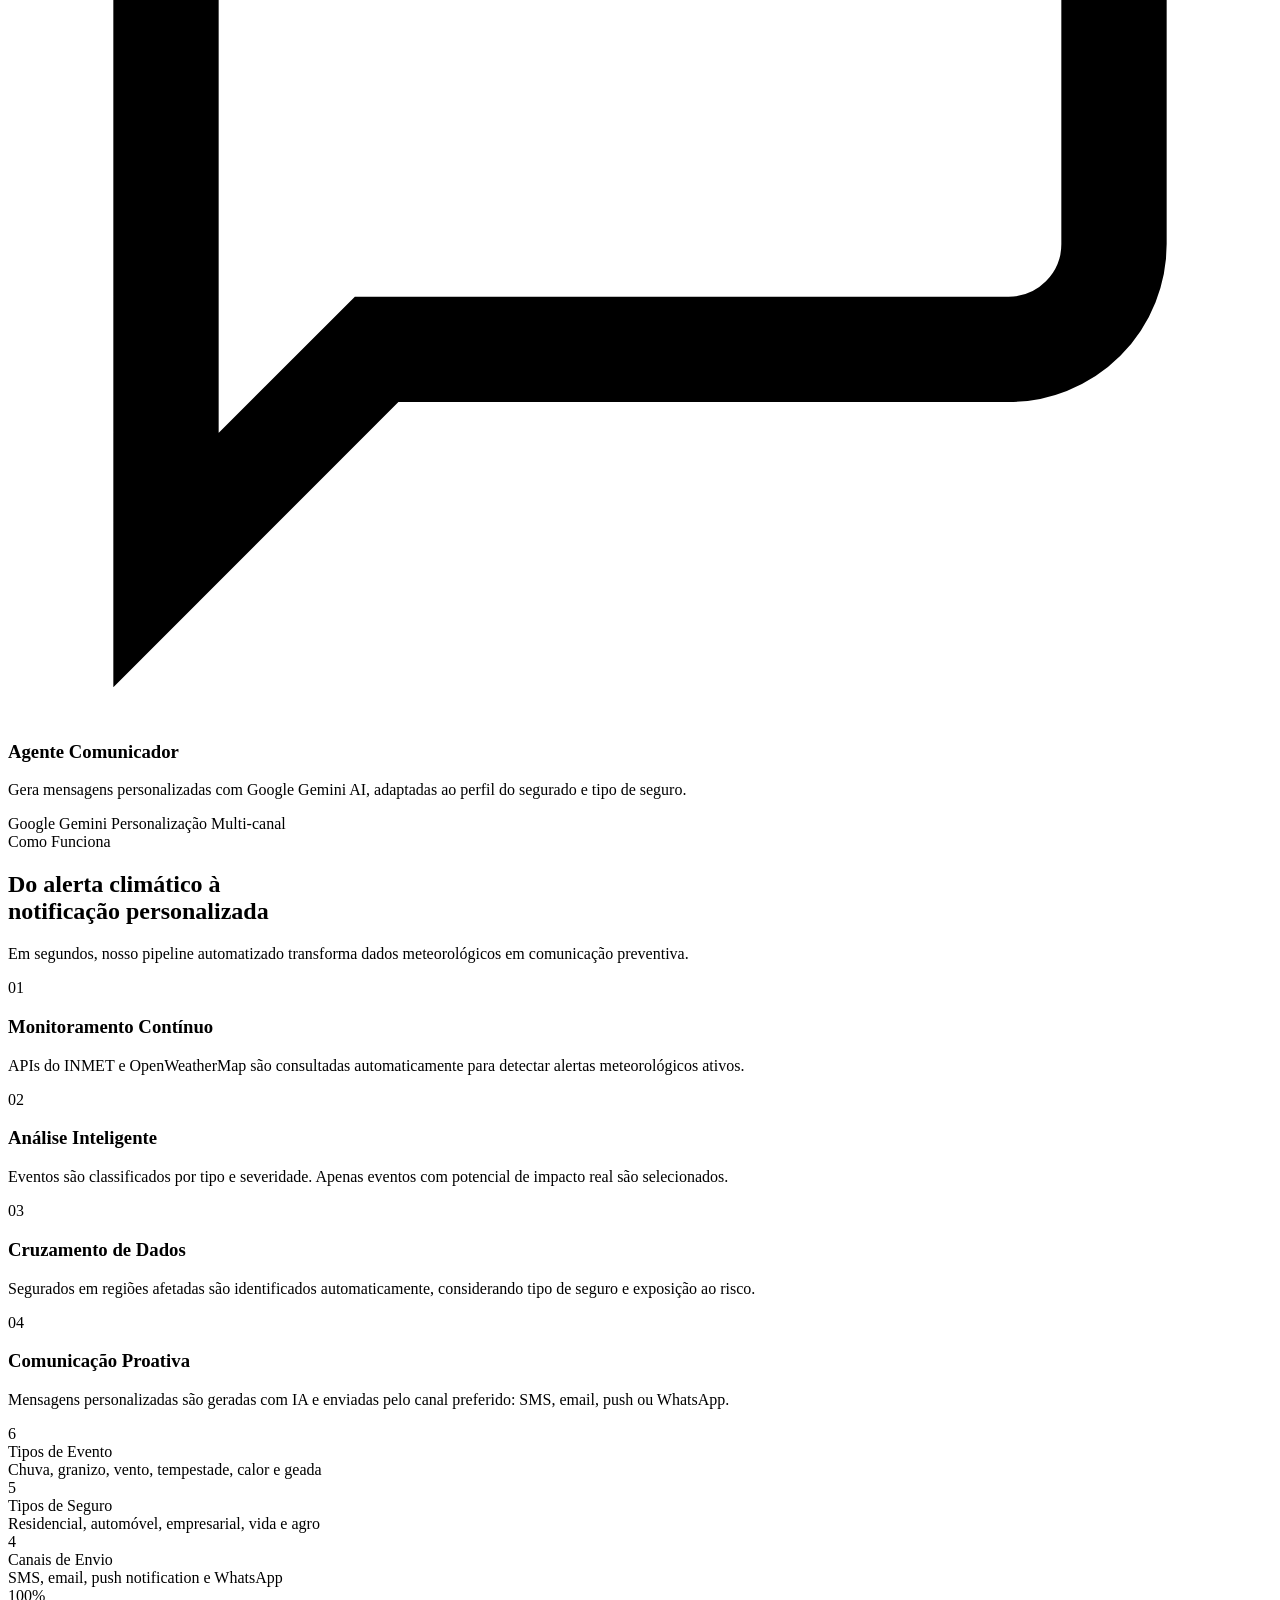
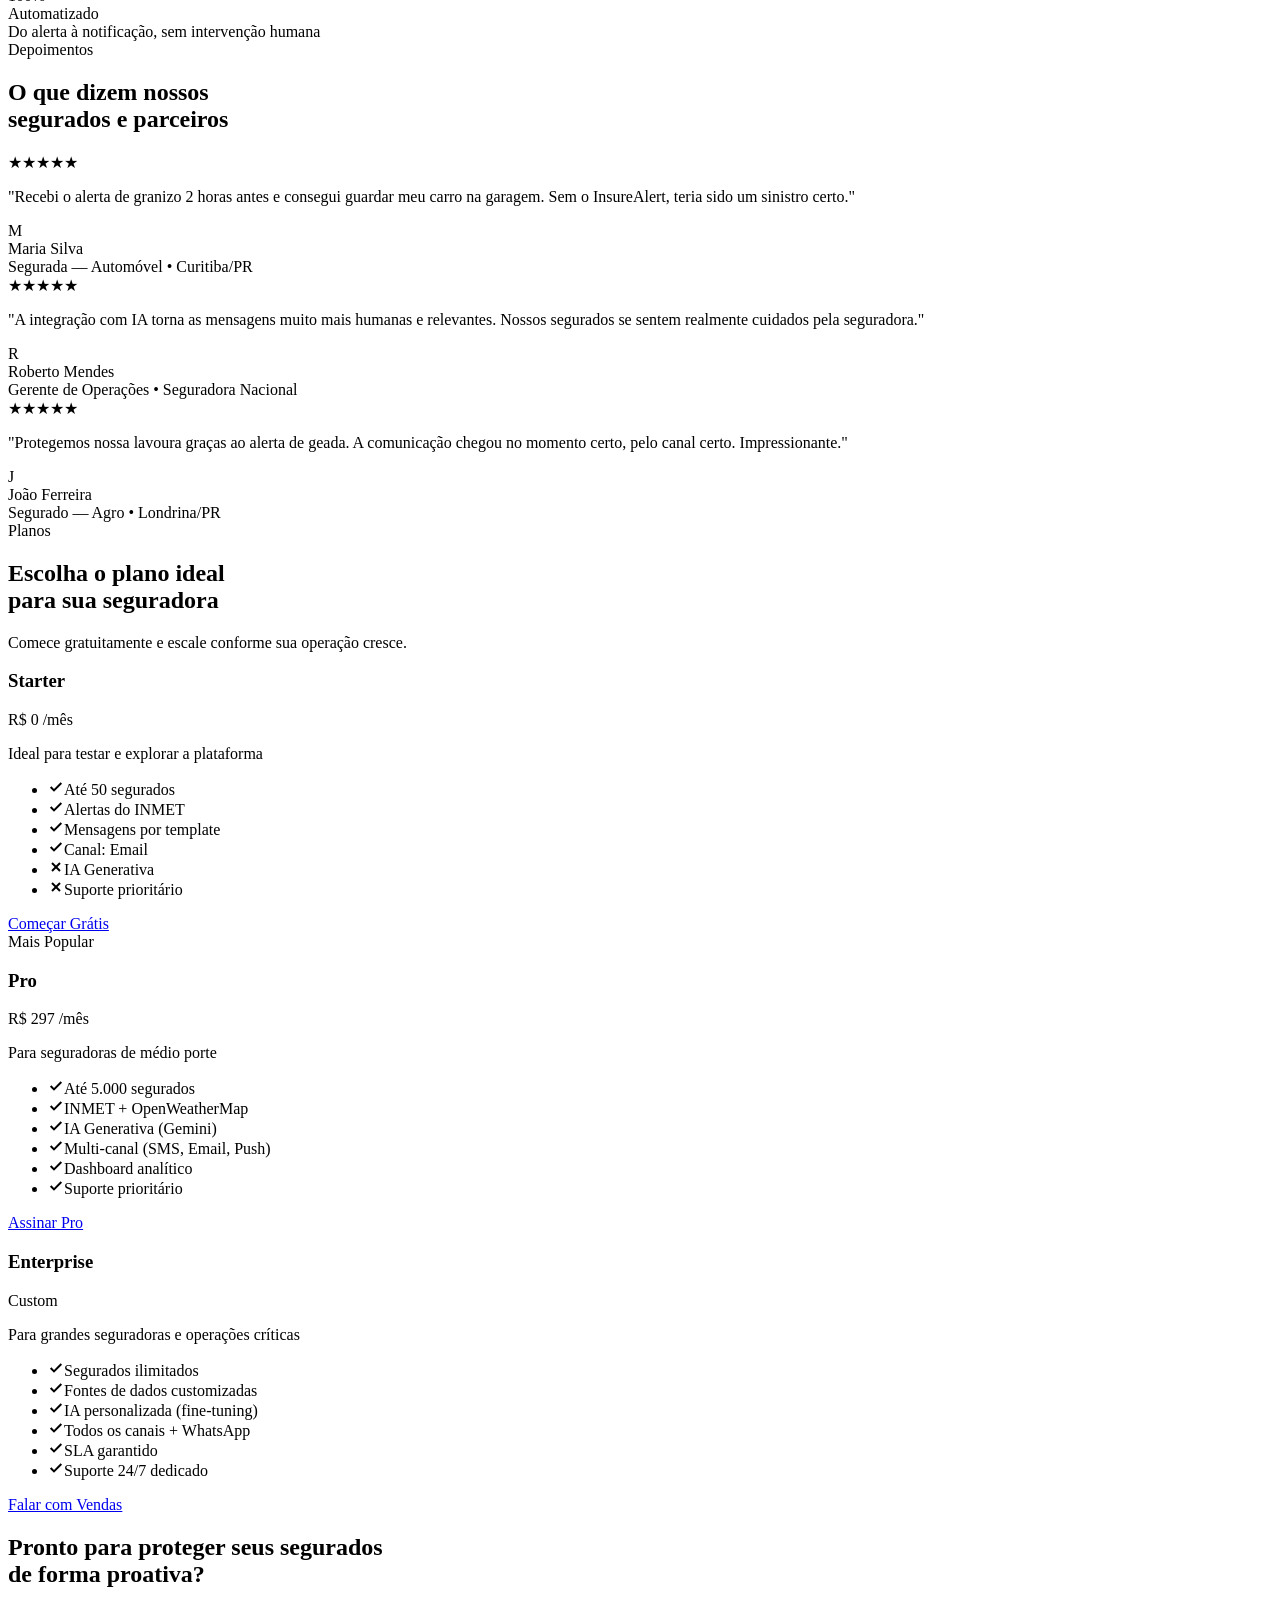
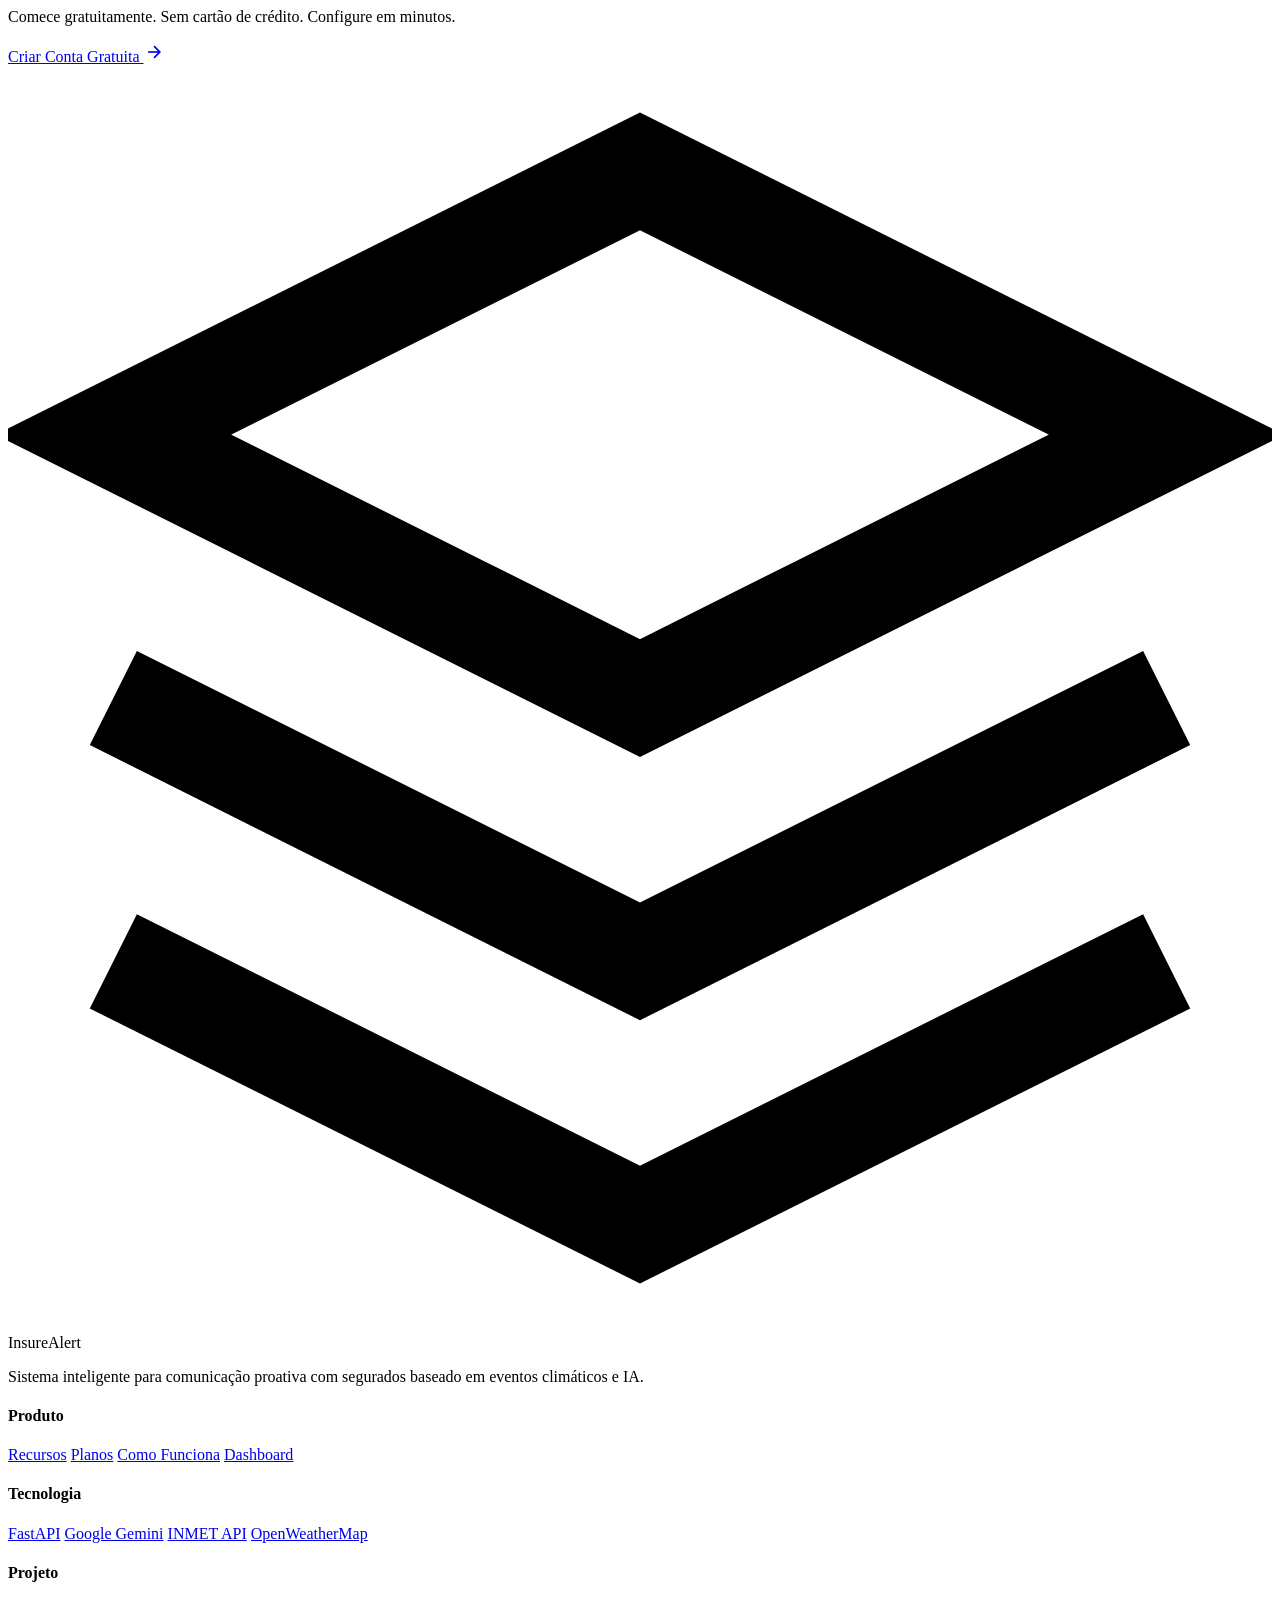
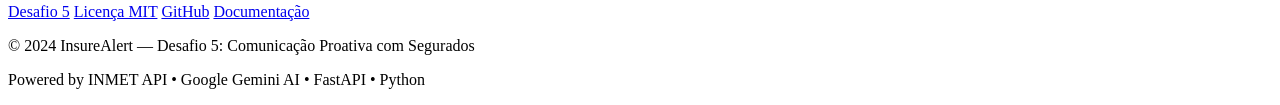
==== commit 5305cb56: "feat(ui): adiciona suporte completo a Tema Claro e Escuro com alternador dinâmico e persistência" ====
--- a/Desafio_5/frontend/index.html
+++ b/Desafio_5/frontend/index.html
@@ -8,8 +8,14 @@
     <link rel="preconnect" href="https://fonts.googleapis.com">
     <link rel="preconnect" href="https://fonts.gstatic.com" crossorigin>
     <link href="https://fonts.googleapis.com/css2?family=Inter:wght@300;400;500;600;700;800;900&display=swap" rel="stylesheet">
-    <link rel="stylesheet" href="/static/css/styles.css">
-    <link rel="stylesheet" href="/static/css/landing.css">
+    <script>
+        (function() {
+            const savedTheme = localStorage.getItem('insureAlert_theme') || 'dark';
+            document.documentElement.setAttribute('data-theme', savedTheme);
+        })();
+    </script>
+    <link rel="stylesheet" href="/static/css/styles.css?v=3.0">
+    <link rel="stylesheet" href="/static/css/landing.css?v=3.0">
 </head>
 <body class="landing-body">
 
@@ -33,6 +39,22 @@
                 <a href="#testimonials" class="nav-link">Depoimentos</a>
             </div>
             <div class="nav-actions">
+                <button class="theme-toggle-btn nav-theme-toggle" id="themeToggleBtn" onclick="toggleTheme()" title="Alternar entre tema Claro e Escuro" aria-label="Alternar tema">
+                    <svg class="theme-icon-sun" viewBox="0 0 24 24" fill="none" stroke="currentColor" stroke-width="2" width="16" height="16">
+                        <circle cx="12" cy="12" r="5"/>
+                        <line x1="12" y1="1" x2="12" y2="3"/>
+                        <line x1="12" y1="21" x2="12" y2="23"/>
+                        <line x1="4.22" y1="4.22" x2="5.64" y2="5.64"/>
+                        <line x1="18.36" y1="18.36" x2="19.78" y2="19.78"/>
+                        <line x1="1" y1="12" x2="3" y2="12"/>
+                        <line x1="21" y1="12" x2="23" y2="12"/>
+                        <line x1="4.22" y1="19.78" x2="5.64" y2="18.36"/>
+                        <line x1="18.36" y1="5.64" x2="19.78" y2="4.22"/>
+                    </svg>
+                    <svg class="theme-icon-moon" viewBox="0 0 24 24" fill="none" stroke="currentColor" stroke-width="2" width="16" height="16">
+                        <path d="M21 12.79A9 9 0 1 1 11.21 3 7 7 0 0 0 21 12.79z"/>
+                    </svg>
+                </button>
                 <a href="/login" class="nav-btn-ghost">Entrar</a>
                 <a href="/register" class="nav-btn-primary">Começar Grátis</a>
             </div>
@@ -499,10 +521,13 @@
 
         document.querySelectorAll('.hero-stat-value, .stat-highlight-value').forEach(el => statObserver.observe(el));
 
-        // ═══ REDIRECT IF ALREADY LOGGED IN ═══
-        // Optional: auto-redirect to dashboard if already logged in
-        // const session = localStorage.getItem('insureAlert_session');
-        // if (session) window.location.href = '/dashboard';
+        // ═══ THEME MANAGEMENT ═══
+        function toggleTheme() {
+            const current = document.documentElement.getAttribute('data-theme') || 'dark';
+            const next = current === 'light' ? 'dark' : 'light';
+            document.documentElement.setAttribute('data-theme', next);
+            localStorage.setItem('insureAlert_theme', next);
+        }
     </script>
 </body>
 </html>
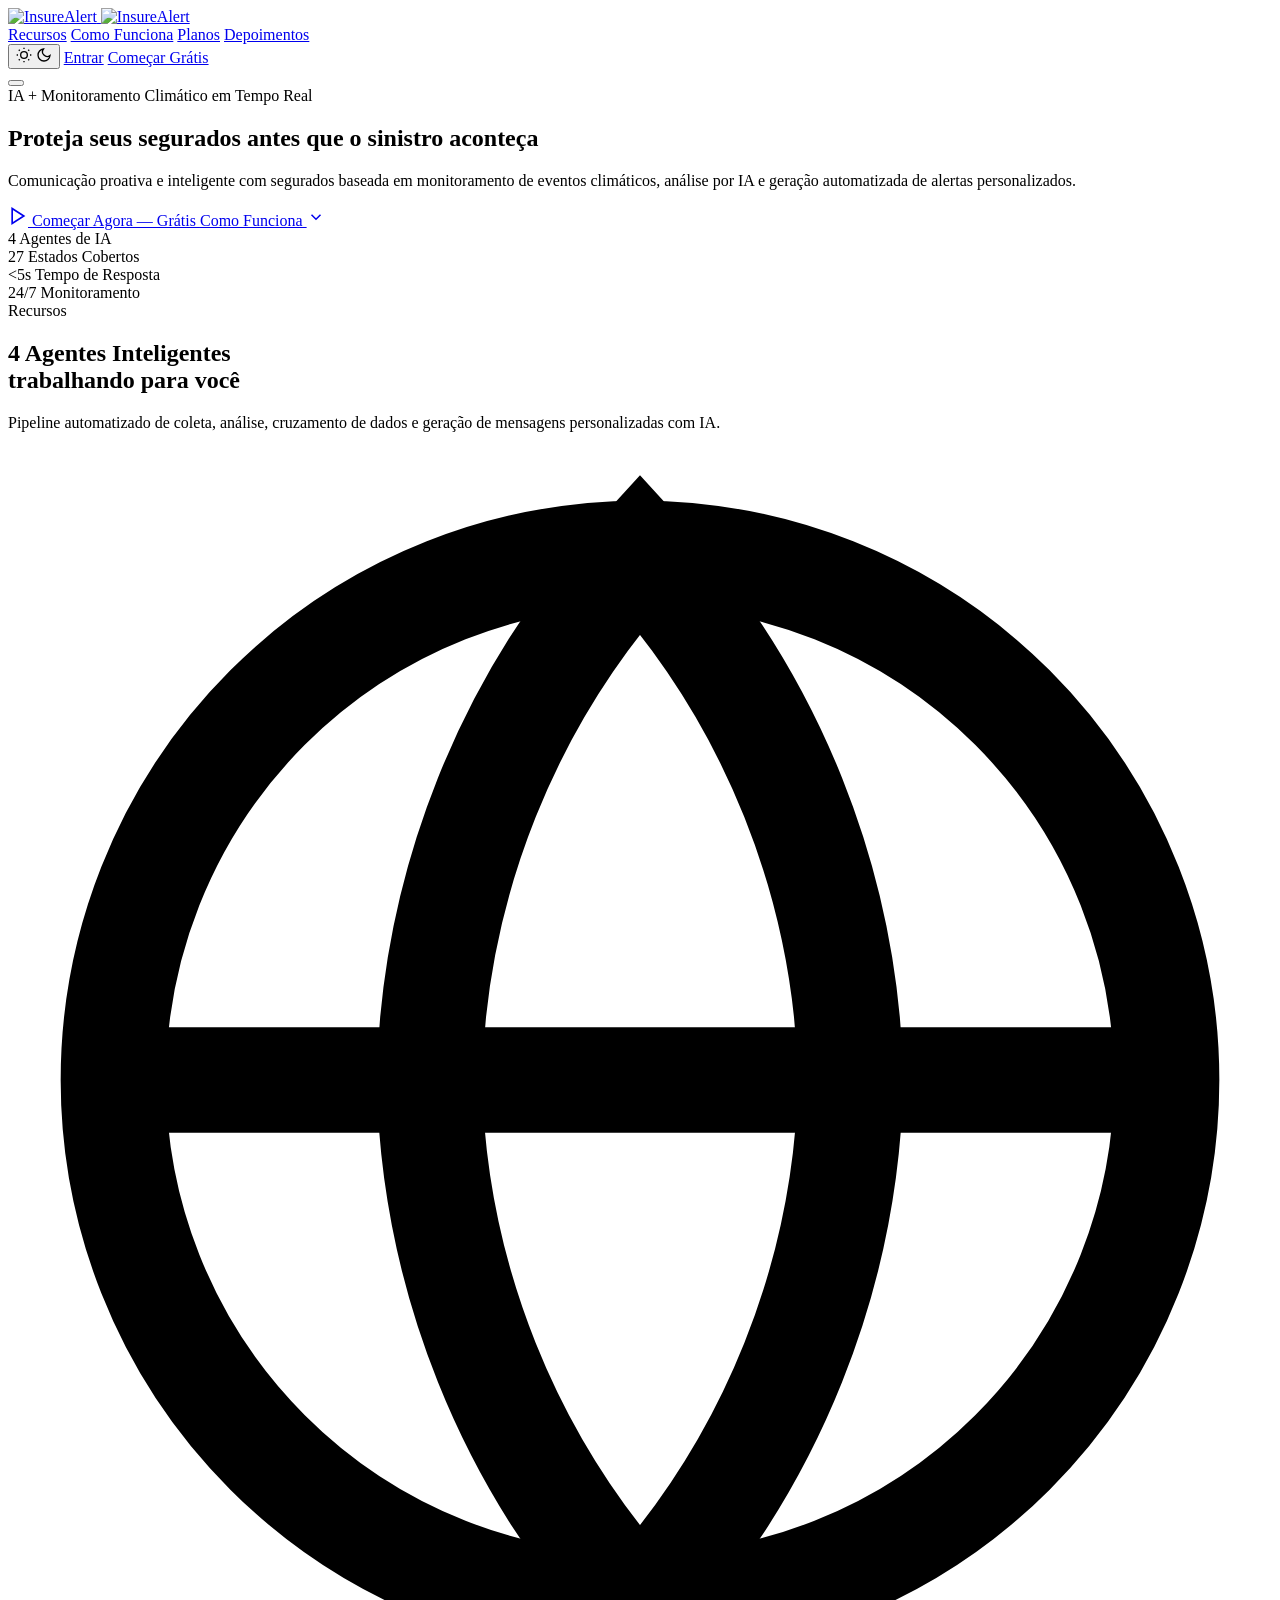
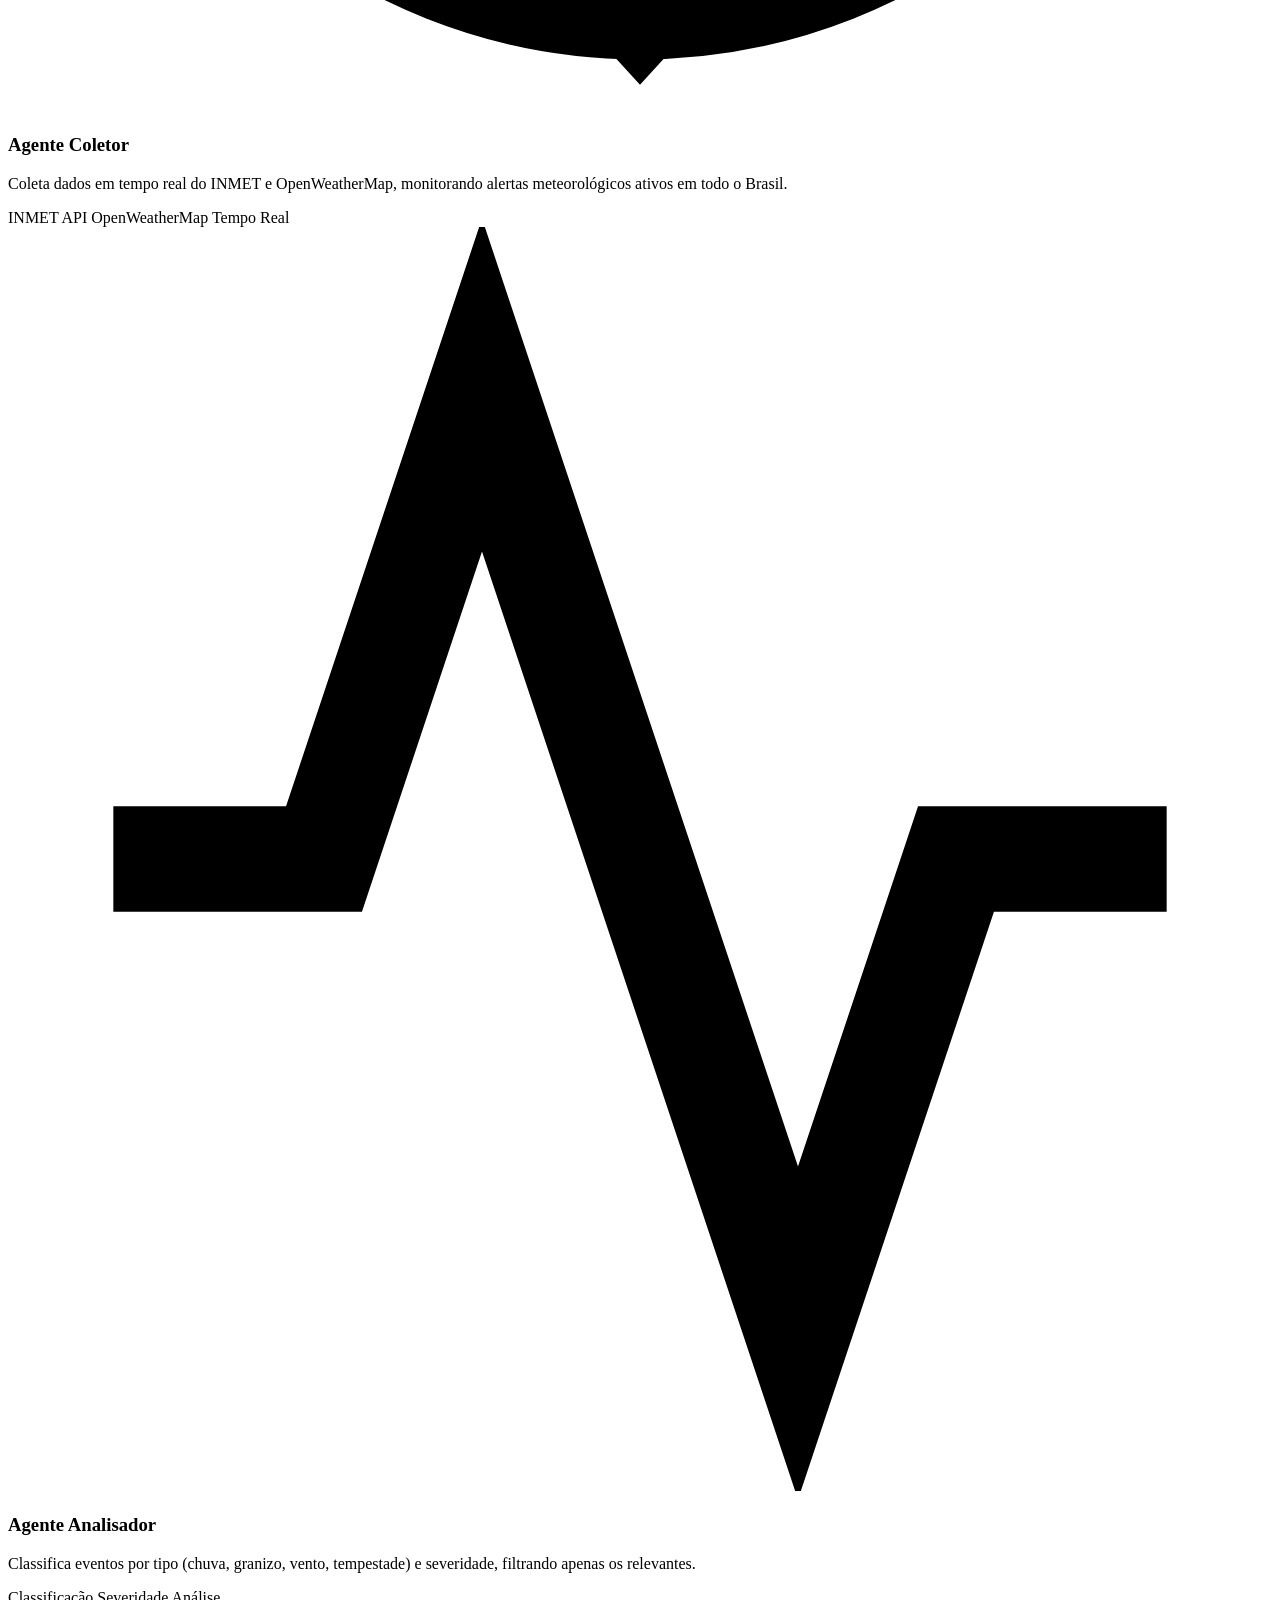
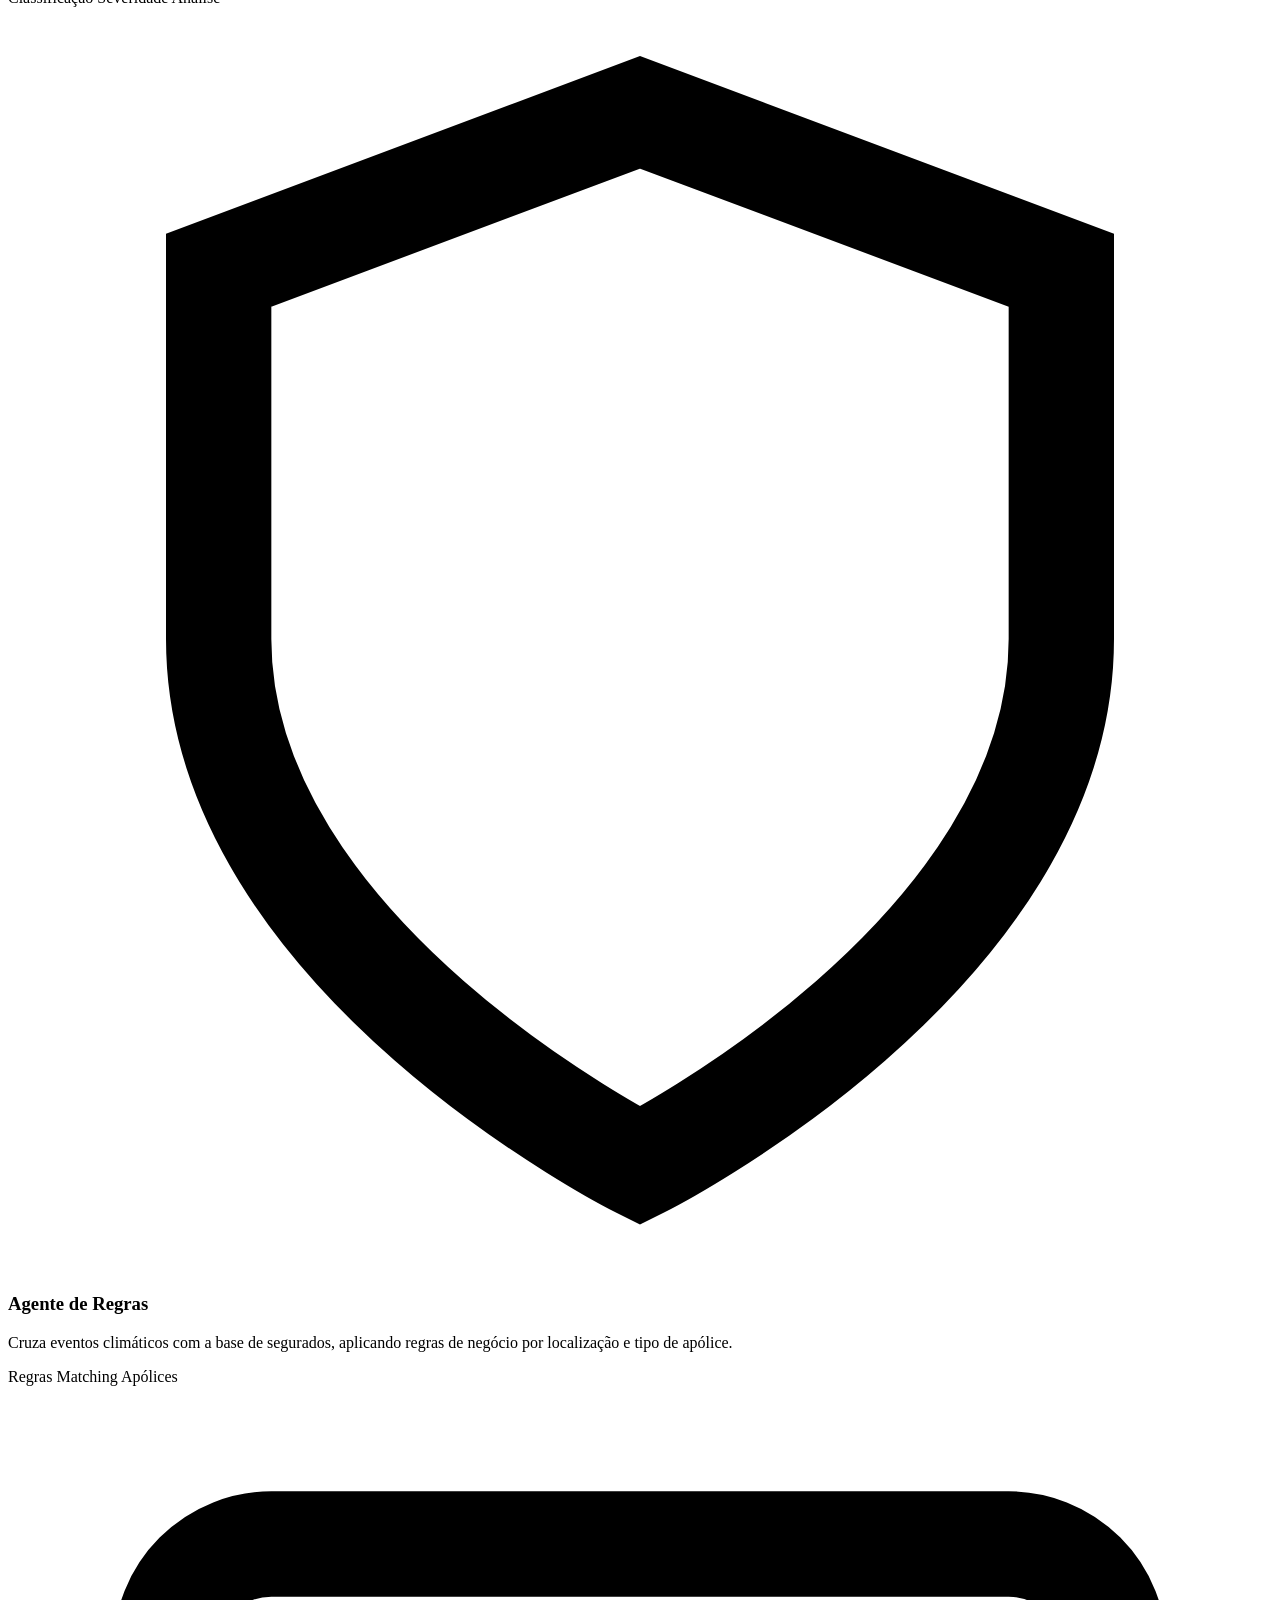
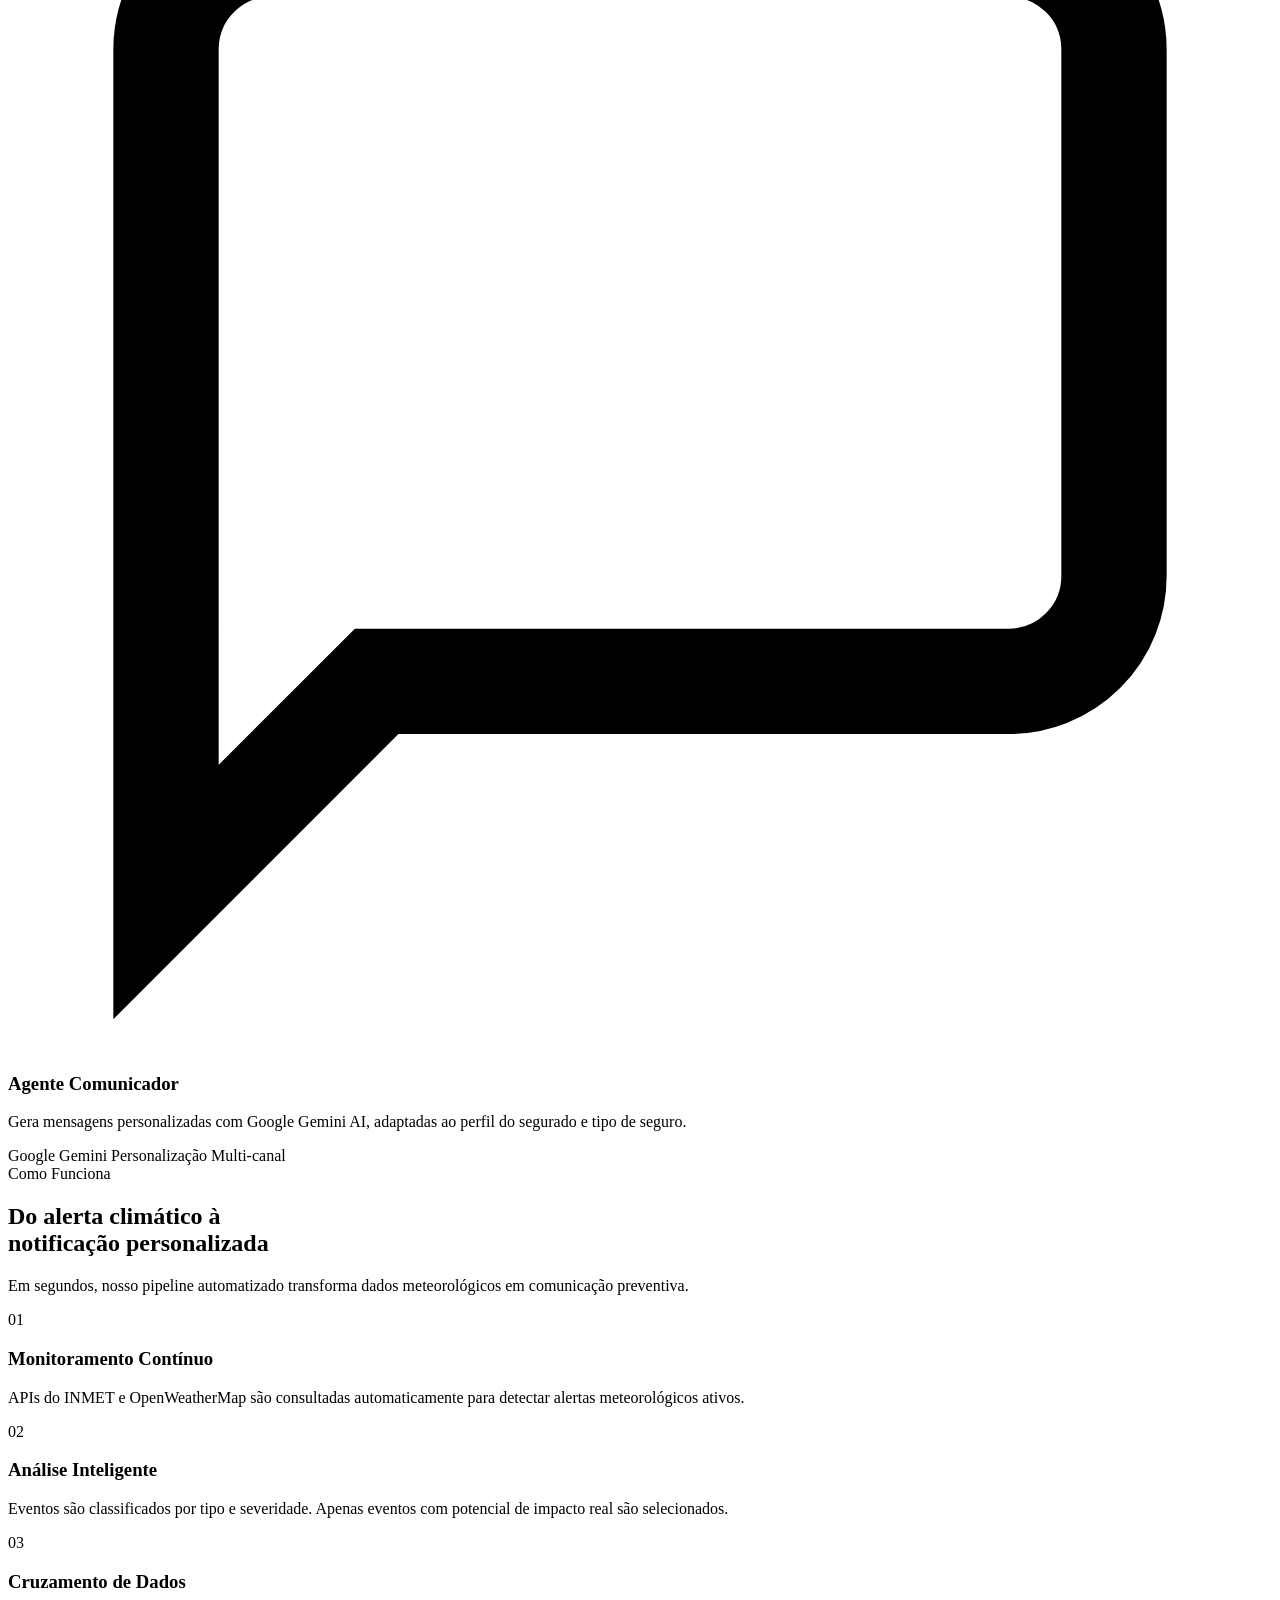
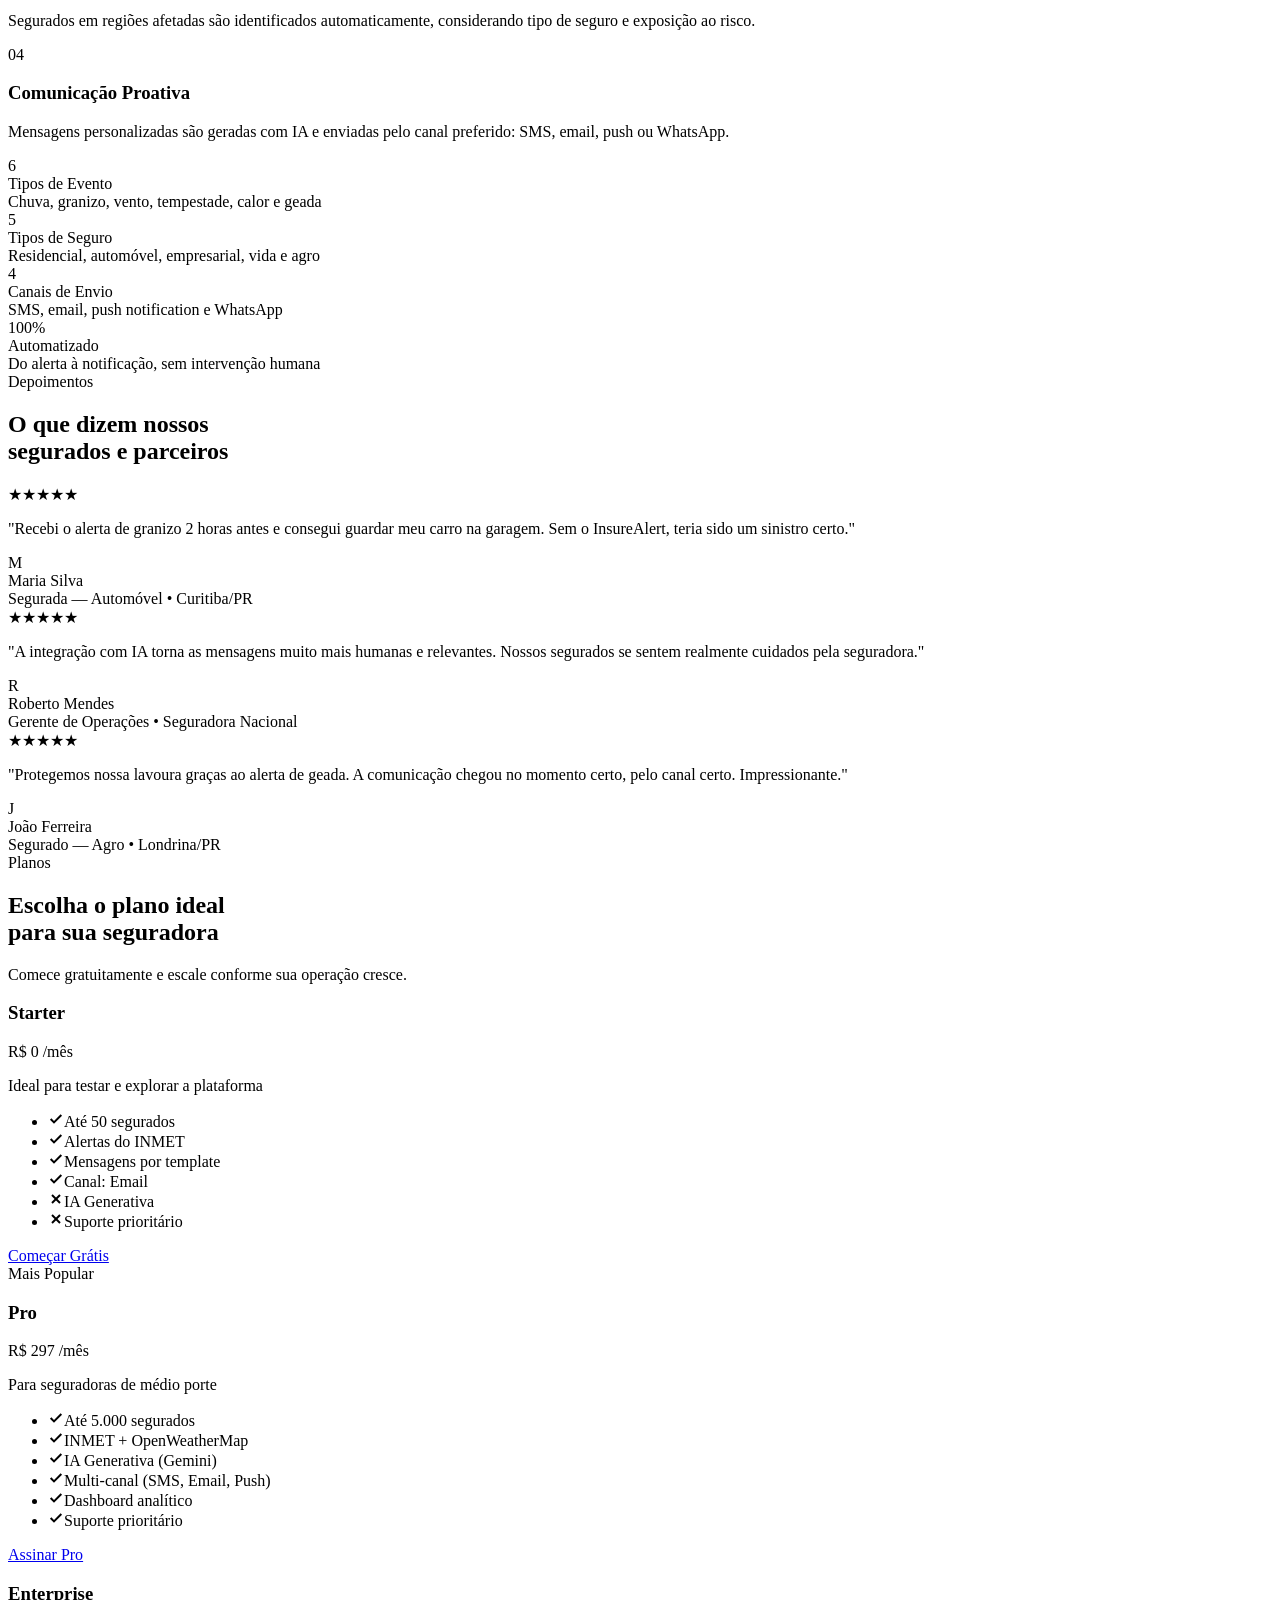
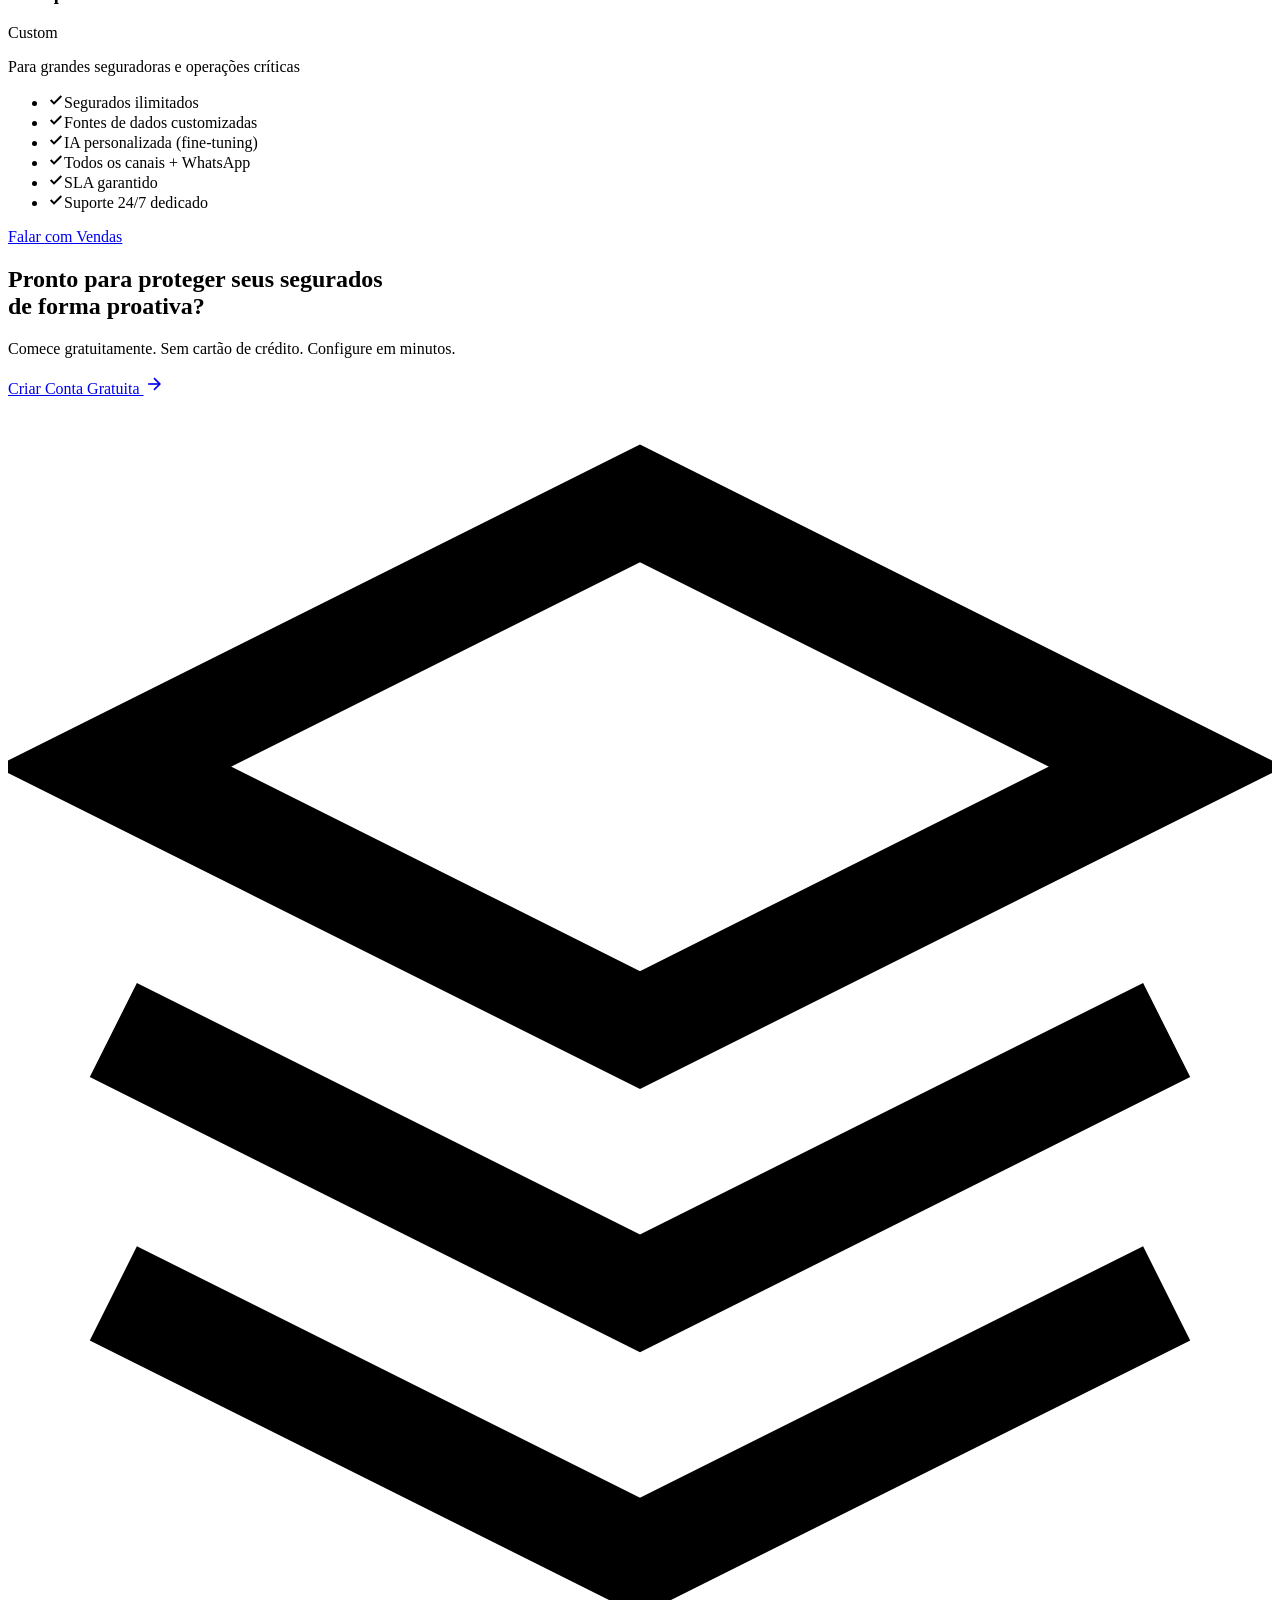
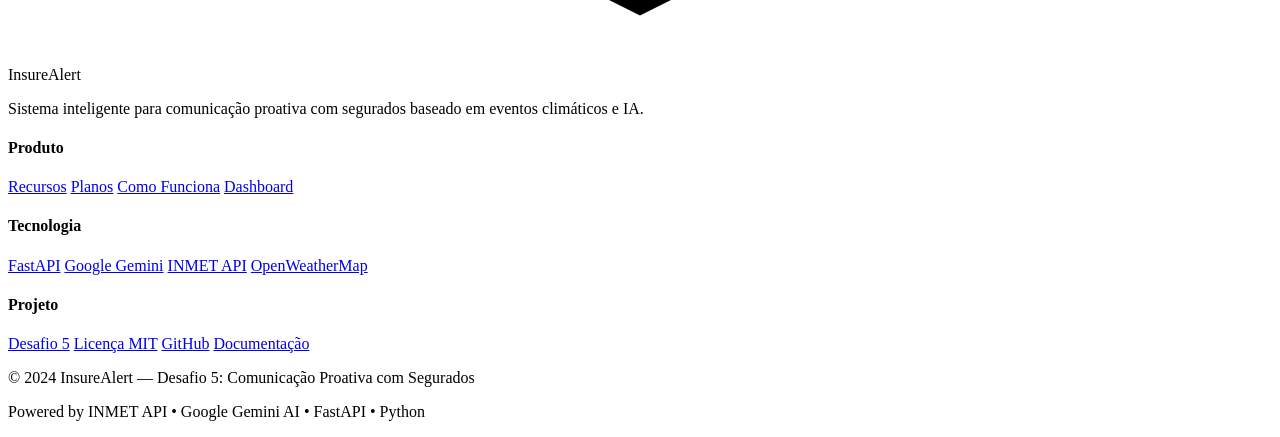
==== commit 963c2abb: "feat(branding): integrate official Logo_dark and Logo_light across dashboard, login, navbar, and doc" ====
--- a/Desafio_5/frontend/index.html
+++ b/Desafio_5/frontend/index.html
@@ -23,14 +23,8 @@
     <nav class="landing-nav" id="landingNav">
         <div class="nav-container">
             <a href="/" class="nav-logo">
-                <div class="nav-logo-icon">
-                    <svg viewBox="0 0 24 24" fill="none" stroke="currentColor" stroke-width="2">
-                        <path d="M12 2L2 7l10 5 10-5-10-5z"/>
-                        <path d="M2 17l10 5 10-5"/>
-                        <path d="M2 12l10 5 10-5"/>
-                    </svg>
-                </div>
-                <span class="nav-logo-text">InsureAlert</span>
+                <img src="/static/images/logo_dark.jpg" alt="InsureAlert" class="nav-logo-img logo-dark-theme" height="34">
+                <img src="/static/images/logo_light.jpg" alt="InsureAlert" class="nav-logo-img logo-light-theme" height="34">
             </a>
             <div class="nav-links" id="navLinks">
                 <a href="#features" class="nav-link">Recursos</a>
